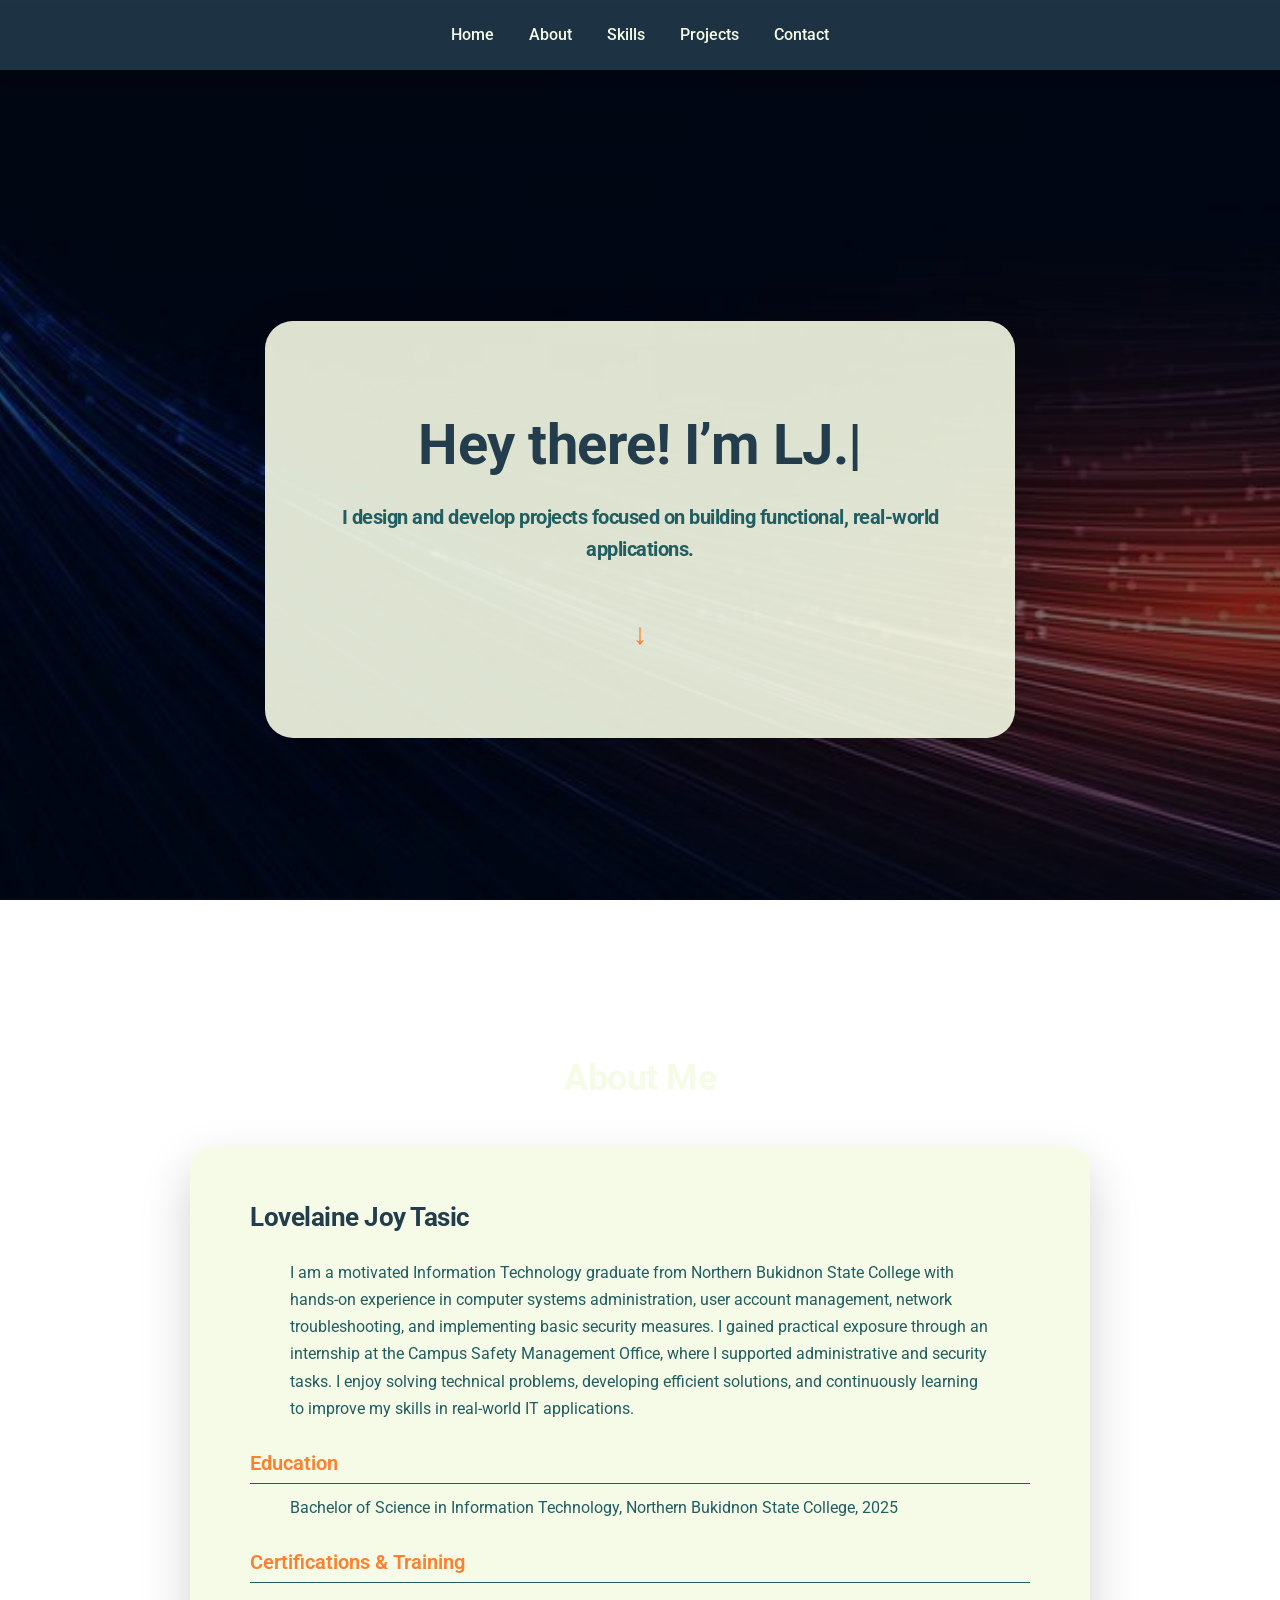
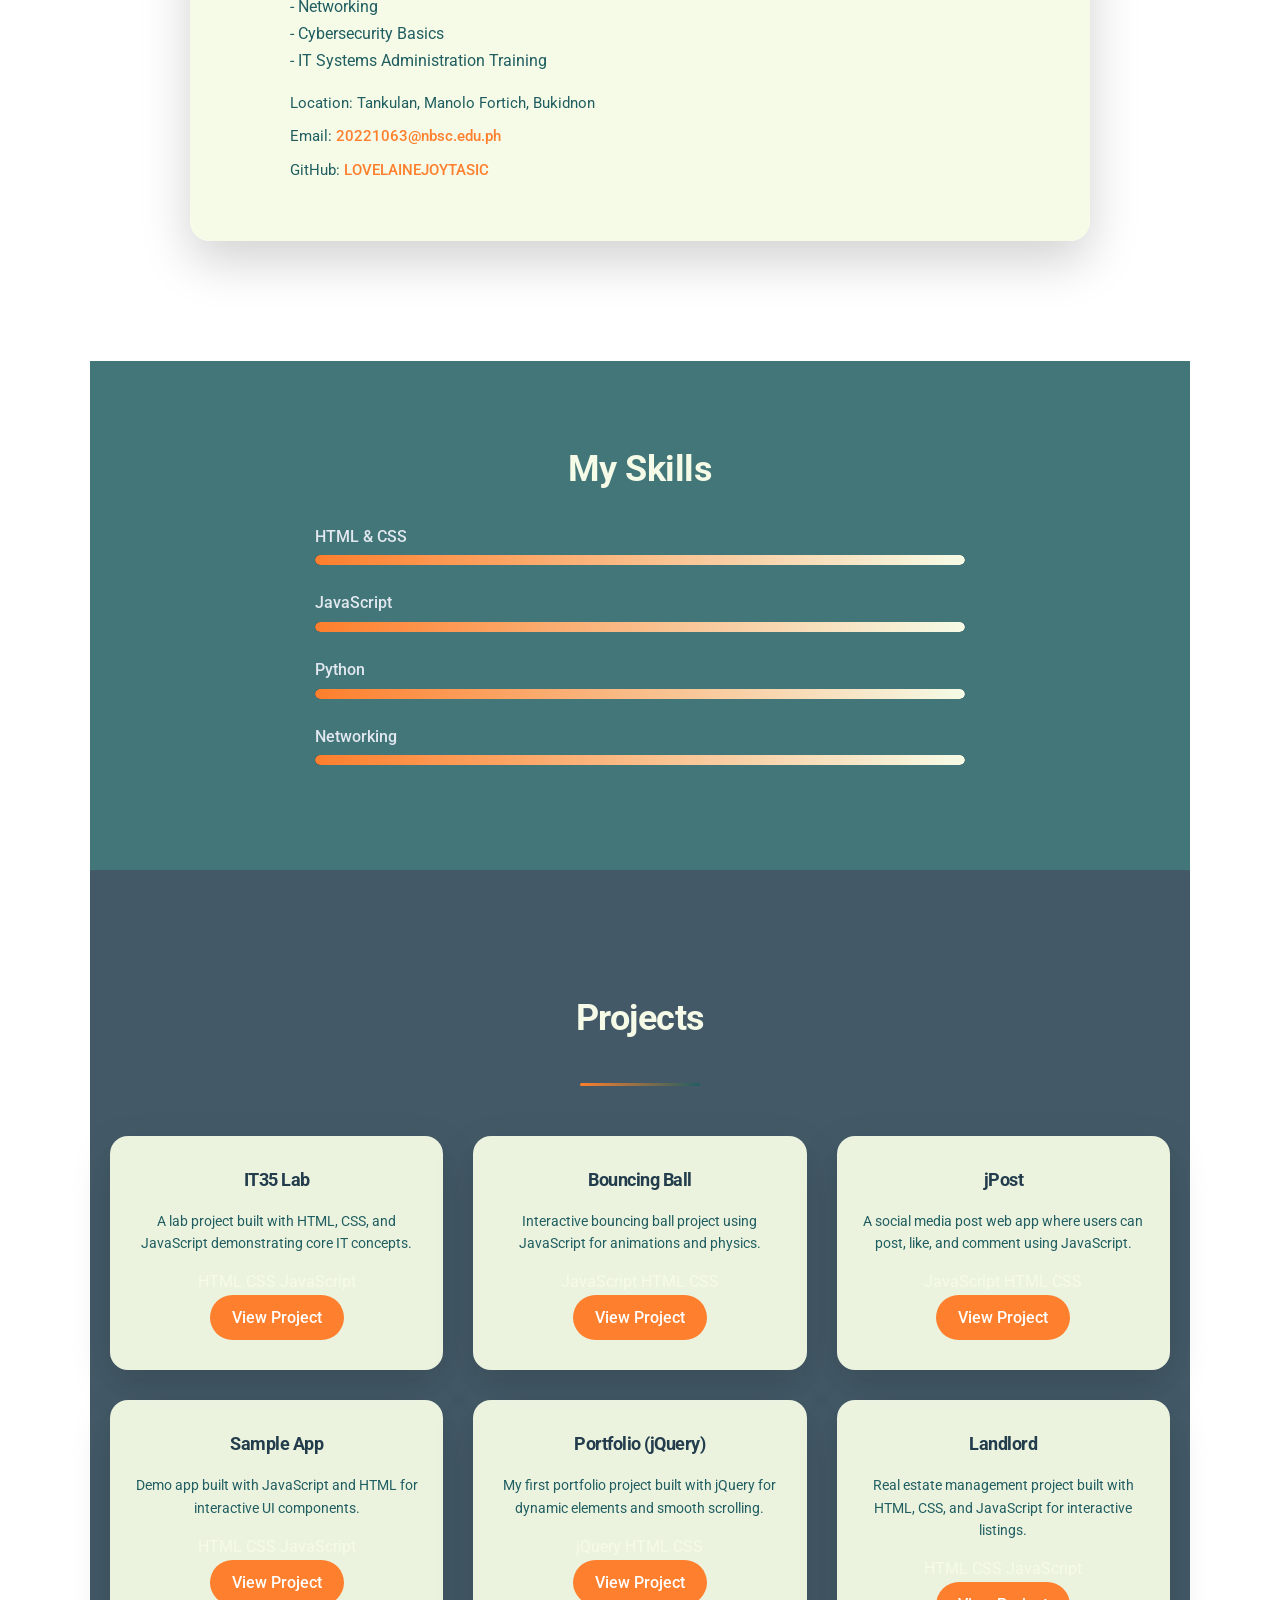
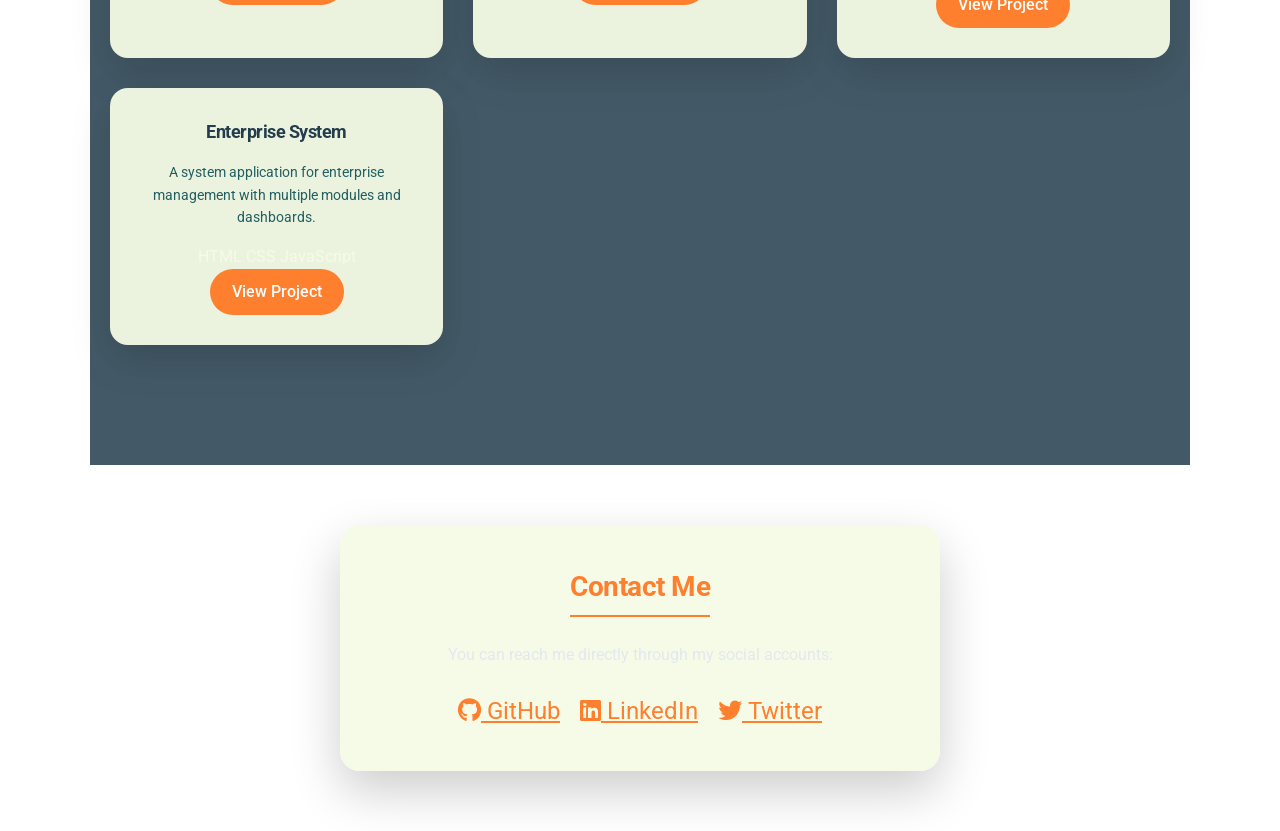
==== index.html @ e938225a "added imporvememts" ====
<!DOCTYPE html>
<html lang="en">
<head>
  <meta charset="UTF-8">
  <meta name="viewport" content="width=device-width, initial-scale=1.0">
  <title>My Portfolio</title>

  <link href="https://fonts.googleapis.com/css2?family=Quicksand:wght@500&family=Roboto:wght@300;400;700&display=swap" rel="stylesheet">
  <link rel="stylesheet" href="https://cdnjs.cloudflare.com/ajax/libs/font-awesome/6.4.0/css/all.min.css">
  <link rel="stylesheet" href="style.css">
</head>
<body>

  
  <header>
    <nav class="nav">
      <ul>
        <li><a href="#home">Home</a></li>
        <li><a href="#about">About</a></li>
        <li><a href="#skills">Skills</a></li>
        <li><a href="#projects">Projects</a></li>
        <li><a href="#contact">Contact</a></li>
      </ul>
    </nav>
  </header>

  
  <section id="home">
    <div class="home-hover-box fade-section">
      <h1 id="typing-text">Hey there! I’m LJ.</h1>
      <h5>I design and develop projects focused on building functional, real-world applications.</h5>
      <a href="#about" class="scroll-down">&#8595;</a>
    </div>
  </section>

 <section id="about" class="container fade-section">
  <h2>About Me</h2>
  <div class="person-card rectangular">
    <div class="about-text">
      <h5>Lovelaine Joy Tasic</h5>
      <p>
        I am a motivated Information Technology graduate from Northern Bukidnon State College with hands-on experience in computer systems administration, user account management, network troubleshooting, and implementing basic security measures. I gained practical exposure through an internship at the Campus Safety Management Office, where I supported administrative and security tasks. I enjoy solving technical problems, developing efficient solutions, and continuously learning to improve my skills in real-world IT applications.
      </p>

      <h6>Education</h6>
      <p>
        Bachelor of Science in Information Technology, Northern Bukidnon State College, 2025
      </p>

      <h6>Certifications & Training</h6>
      <p>
        - Networking<br>
        - Cybersecurity Basics<br>
        - IT Systems Administration Training
      </p>

      <div class="info">
        <p>Location: Tankulan, Manolo Fortich, Bukidnon</p>
        <p>Email: <a href="mailto:20221063@nbsc.edu.ph">20221063@nbsc.edu.ph</a></p>
        <p>GitHub: <a href="https://github.com/LOVELAINEJOYTASIC" target="_blank">LOVELAINEJOYTASIC</a></p>
      </div>
    </div>
  </div>
</section>

  <section id="skills" class="container fade-section">
    <h2>My Skills</h2>
    <div class="skill">
      <p>HTML & CSS</p>
      <div class="skill-bar"><div class="skill-fill" style="--width:95%;"></div></div>
    </div>
    <div class="skill">
      <p>JavaScript</p>
      <div class="skill-bar"><div class="skill-fill" style="--width:85%;"></div></div>
    </div>
    <div class="skill">
      <p>Python</p>
      <div class="skill-bar"><div class="skill-fill" style="--width:80%;"></div></div>
    </div>
    <div class="skill">
      <p>Networking</p>
      <div class="skill-bar"><div class="skill-fill" style="--width:90%;"></div></div>
    </div>
  </section>

  
  <section id="projects" class="container fade-section">
    <h2>Projects</h2>
    <div class="section-divider"></div>

    <div class="projects-grid">

      
      <div class="project-card">
        <h3>IT35 Lab</h3>
        <p>A lab project built with HTML, CSS, and JavaScript demonstrating core IT concepts.</p>
        <div class="project-tags">
          <span>HTML</span>
          <span>CSS</span>
          <span>JavaScript</span>
        </div>
        <a href="https://github.com/LOVELAINEJOYTASIC/it35-lab" target="_blank">View Project</a>
      </div>

      
      <div class="project-card">
        <h3>Bouncing Ball</h3>
        <p>Interactive bouncing ball project using JavaScript for animations and physics.</p>
        <div class="project-tags">
          <span>JavaScript</span>
          <span>HTML</span>
          <span>CSS</span>
        </div>
        <a href="https://github.com/LOVELAINEJOYTASIC/Bouncing-Ball-Act" target="_blank">View Project</a>
      </div>

    
      <div class="project-card">
        <h3>jPost</h3>
        <p>A social media post web app where users can post, like, and comment using JavaScript.</p>
        <div class="project-tags">
          <span>JavaScript</span>
          <span>HTML</span>
          <span>CSS</span>
        </div>
        <a href="https://github.com/LOVELAINEJOYTASIC/jpost" target="_blank">View Project</a>
      </div>

   
      <div class="project-card">
        <h3>Sample App</h3>
        <p>Demo app built with JavaScript and HTML for interactive UI components.</p>
        <div class="project-tags">
          <span>HTML</span>
          <span>CSS</span>
          <span>JavaScript</span>
        </div>
        <a href="https://github.com/LOVELAINEJOYTASIC/RAVEN" target="_blank">View Project</a>
      </div>

    
      <div class="project-card">
        <h3>Portfolio (jQuery)</h3>
        <p>My first portfolio project built with jQuery for dynamic elements and smooth scrolling.</p>
        <div class="project-tags">
          <span>jQuery</span>
          <span>HTML</span>
          <span>CSS</span>
        </div>
        <a href="https://github.com/LOVELAINEJOYTASIC/Portfolio" target="_blank">View Project</a>
      </div>

     
      <div class="project-card">
        <h3>Landlord</h3>
        <p>Real estate management project built with HTML, CSS, and JavaScript for interactive listings.</p>
        <div class="project-tags">
          <span>HTML</span>
          <span>CSS</span>
          <span>JavaScript</span>
        </div>
        <a href="https://github.com/LOVELAINEJOYTASIC/Kape" target="_blank">View Project</a>
      </div>

      
      <div class="project-card">
        <h3>Enterprise System</h3>
        <p>A system application for enterprise management with multiple modules and dashboards.</p>
        <div class="project-tags">
          <span>HTML</span>
          <span>CSS</span>
          <span>JavaScript</span>
        </div>
        <a href="https://github.com/LOVELAINEJOYTASIC/IT38A-ENTERPRISE-SYSTEM" target="_blank">View Project</a>
      </div>

    </div>
  </section>

 
  <section id="contact" class="contact fade-section">
    <h2>Contact Me</h2>
    <p>You can reach me directly through my social accounts:</p>
    <div class="social-links">
      <a href="https://github.com/LOVELAINEJOYTASIC" target="_blank"><i class="fab fa-github"></i> GitHub</a>
      <a href="https://www.linkedin.com/in/LOVELAINEJOYTASIC" target="_blank"><i class="fab fa-linkedin"></i> LinkedIn</a>
      <a href="https://twitter.com/LOVELAINEJOYTASIC" target="_blank"><i class="fab fa-twitter"></i> Twitter</a>
      <a href="https://www.facebook.com/LOVELAINEJOYTASI
---- style.css ----
* {
  margin: 0;
  padding: 0;
  box-sizing: border-box;
}


body {
  font-family: 'Roboto', Arial, sans-serif;
  color: #F5FBE6;
  line-height: 1.6;
  scroll-behavior: smooth;
  position: relative;
}

body::before {
  content: "";
  position: fixed;
  top: 0; left: 0;
  width: 100%; height: 100%;
  background-image: url('bg4.jpg'); 
  background-size: cover;
  background-position: center;
  background-repeat: no-repeat;
  filter: brightness(0.5); 
  z-index: -1;
}

.container {
  max-width: 1100px;
  margin: auto;
  padding: 80px 20px;
  text-align: center;
}

a, button, .project-card, .person-card {
  transition: transform 0.25s ease, box-shadow 0.25s ease, background-color 0.25s ease, color 0.25s ease;
}


header {
  background-color: rgba(35,61,77,0.85); 
  position: sticky;
  top: 0;
  z-index: 1000;
  box-shadow: 0 2px 12px rgba(0,0,0,0.3);
}

.nav ul {
  list-style: none;
  display: flex;
  justify-content: center;
  gap: 35px;
  padding: 22px 0;
}

.nav a {
  text-decoration: none;
  color: #F5FBE6;
  font-weight: 500;
  position: relative;
}

.nav a::after {
  content: "";
  position: absolute;
  width: 0;
  height: 2px;
  background-color: #FE7F2D;
  left: 0;
  bottom: -6px;
  transition: width 0.3s ease;
}

.nav a:hover::after {
  width: 100%;
}


#home {
  padding: 140px 20px 120px;
  min-height: 100vh;
  display: flex;
  align-items: center;
  justify-content: center;
  position: relative;
  z-index: 1;
}

.home-hover-box {
  max-width: 750px;
  margin: auto;
  background-color: rgba(245,251,230,0.9); 
  padding: 80px 40px;
  border-radius: 28px;
  box-shadow: 0 25px 60px rgba(0,0,0,0.15);
  text-align: center;
  transition: transform 0.3s ease, box-shadow 0.3s ease;
}

.home-hover-box:hover {
  transform: translateY(-10px) scale(1.02);
  box-shadow: 0 35px 80px rgba(0,0,0,0.25);
}

#typing-text {
  font-size: 56px;
  font-weight: 700;
  margin-bottom: 10px;
  color: #233D4D;
  min-height: 70px;
}

#typing-text::after {
  content: '|';
  animation: blink 0.7s infinite;
}

@keyframes blink {
  0%, 50%, 100% { opacity: 1; }
  25%, 75% { opacity: 0; }
}

.home-hover-box h5 {
  font-size: 20px;
  color: #215E61;
}

.scroll-down {
  display: inline-block;
  margin-top: 45px;
  font-size: 30px;
  color: #FE7F2D;
  text-decoration: none;
  animation: bounce 2s infinite;
}

@keyframes bounce {
  0%, 100% { transform: translateY(0); }
  50% { transform: translateY(-10px); }
}


.person-card.rectangular {
  max-width: 900px;                 
  margin: 40px auto;                
  background-color: rgba(245, 251, 230, 0.95); 
  padding: 50px 60px;               
  border-radius: 20px;              
  box-shadow: 0 20px 50px rgba(0, 0, 0, 0.18);
  text-align: left;
}

.person-card.rectangular h5 {
  font-size: 26px;
  color: #233D4D;                   
  margin-bottom: 20px;
  font-weight: 700;
}

.person-card.rectangular h6 {
  font-size: 20px;
  color: #FE7F2D;                  
  margin-top: 25px;
  margin-bottom: 10px;
  font-weight: 600;
  border-bottom: 1px solid #215E61; 
  padding-bottom: 4px;
}

.person-card.rectangular .about-text p {
  font-size: 16px;
  line-height: 1.7;
  color: #215E61;                   
  margin-bottom: 16px;
}

.person-card.rectangular .info p {
  font-size: 15px;
  margin-bottom: 8px;
  color: #215E61;
}

.person-card.rectangular .info a {
  color: #FE7F2D;                   
  text-decoration: none;
  font-weight: 500;
}

.person-card.rectangular .info a:hover {
  color: #233D4D;                 
}


@media (max-width: 768px) {
  .person-card.rectangular {
    padding: 35px 25px;
    max-width: 100%;
  }

  .person-card.rectangular h5 {
    font-size: 22px;
  }

  .person-card.rectangular h6 {
    font-size: 18px;
  }

  .person-card.rectangular .about-text p {
    font-size: 15px;
  }

  .person-card.rectangular .info p {
    font-size: 14px;
  }
}



#skills {
  background-color: rgba(33,94,97,0.85);
  color: #F5FBE6;
}

.skill {
  max-width: 650px;
  margin: 25px auto;
  text-align: left;
}

.skill p {
  margin-bottom: 6px;
  font-weight: 500;
}

.skill-bar {
  height: 10px;
  background-color: #233D4D;
  border-radius: 8px;
  overflow: hidden;
}

.skill-fill {
  height: 100%;
  background: linear-gradient(90deg, #FE7F2D, #F5FBE6);
  border-radius: 8px;
  transition: width 1s ease;
}


#projects {
  background-color: rgba(35,61,77,0.85);
  padding: 120px 20px;
}

.projects-grid {
  display: grid;
  grid-template-columns: repeat(auto-fit, minmax(250px, 1fr));
  gap: 30px;
  margin-top: 50px;
}

.project-card {
  background-color: rgba(245,251,230,0.95);
  padding: 30px 25px;
  border-radius: 18px;
  box-shadow: 0 15px 40px rgba(0,0,0,0.15);
  text-align: center;
  transition: transform 0.3s ease, box-shadow 0.3s ease;
}

.project-card h3 {
  font-size: 18px;
  color: #233D4D;
  margin-bottom: 15px;
}

.project-card p {
  font-size: 14px;
  color: #215E61;
  margin-bottom: 15px;
}

.project-card a {
  display: inline-block;
  padding: 10px 22px;
  border-radius: 25px;
  background-color: #FE7F2D;
  color: #FFFFFF;
  text-decoration: none;
  font-weight: 500;
  transition: all 0.3s ease;
}

.project-card a:hover {
  background-color: #215E61;
  transform: translateY(-2px);
}

.project-card:hover {
  transform: translateY(-6px);
  box-shadow: 0 30px 70px rgba(0,0,0,0.25);
}



.contact {
  max-width: 600px;
  margin: 60px auto;
  padding: 40px 25px;
  background-color: rgba(245, 251, 230,0.9);
  border-radius: 20px;
  box-shadow: 0 20px 50px rgba(0,0,0,0.2);
  text-align: center;
  color: #233D4D;
}

.contact h2 {
  font-size: 28px;
  color: #FE7F2D;
  margin-bottom: 25px;
  border-bottom: 2px solid #FE7F2D;
  display: inline-block;
  padding-bottom: 5px;
}

.contact .social-links {
  margin-top: 25px;
  display: flex;
  justify-content: center;
  gap: 20px;
}

.contact .social-links a {
  color: #FE7F2D;
  font-size: 24px;
  transition: all 0.3s ease;
}

.contact .social-links a:hover {
  color: #215E61;
  transform: scale(1.2);
}


footer {
  text-align: center;
  padding: 45px 0;
  background-color: rgba(35,61,77,0.85);
}

footer a {
  color: #F5FBE6;
  margin: 0 12px;
  font-size: 20px;
}

footer a:hover { color: #FE7F2D; }


.section-divider {
  width: 120px;
  height: 3px;
  background: linear-gradient(90deg, #FE7F2D, #215E61);
  margin: 35px auto 0;
  border-radius: 10px;
}

.wave-divider {
  position: relative;
  width: 100%;
  overflow: hidden;
  line-height: 0;
}

.wave-divider svg { width: 100%; height: 80px; }
.wave-divider path { fill: #215E61; }


h1, h2, h3, h4, h5 { letter-spacing: -0.5px; }
h2 { font-size: 36px; margin-bottom: 10px; }
h3 { font-size: 22px; }
p { color: #E2E8F0; max-width: 700px; margin: 0 auto 1em; }


section { animation: fadeUp 0.8s ease both; }

@keyframes fadeUp {
  from { opacity: 0; transform: translateY(30px); }
  to { opacity: 1; transform: translateY(0); }
}


@media (max-width: 768px) {
  #typing-text { font-size: 42px; }
  .home-hover-box { padding: 55px 25px; }
  .projects-grid { gap: 20px; }
  .contact { padding: 40px 25px; }
}
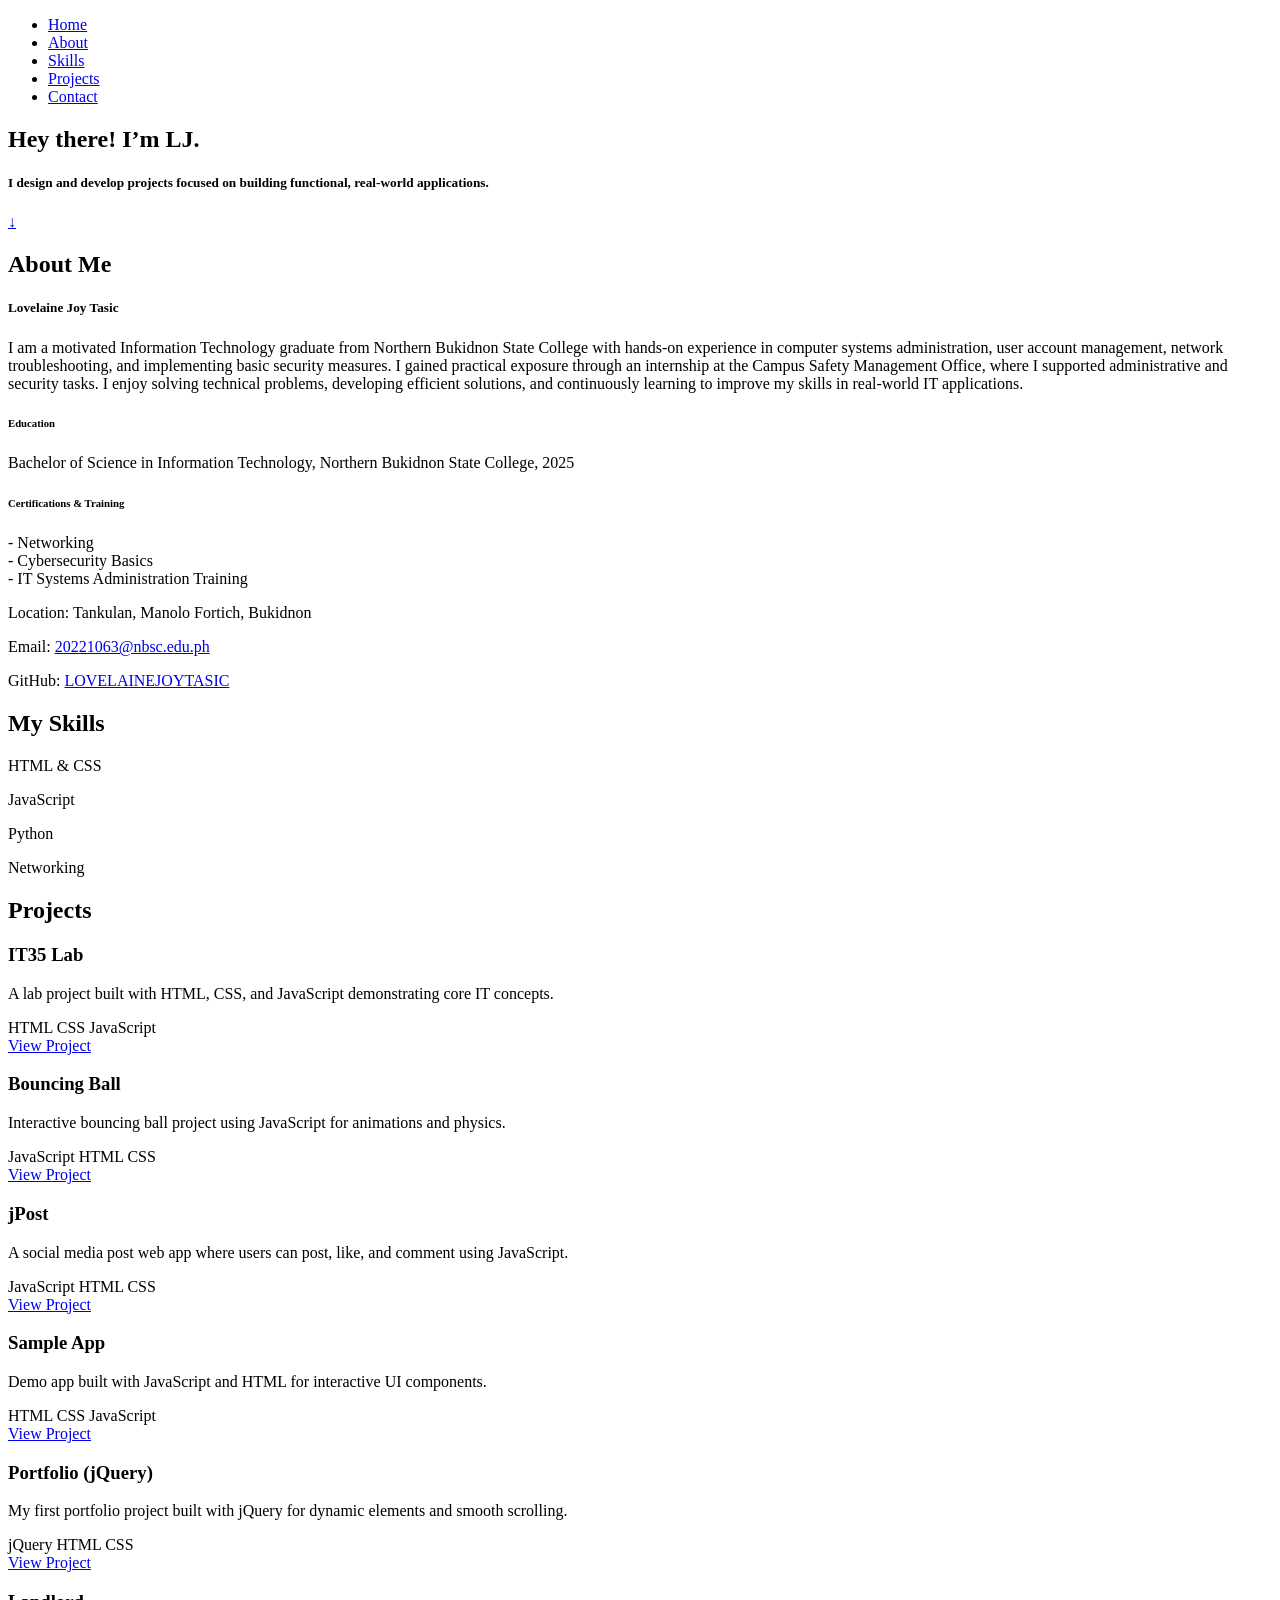
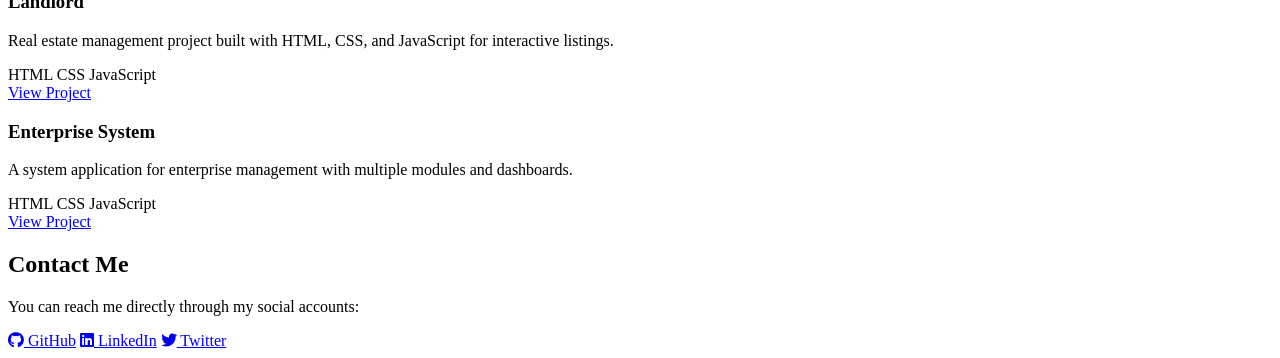
==== commit 498fa8ca: "Rename index.html.html to index.html" ====
(no text change in the page or its own stylesheets)
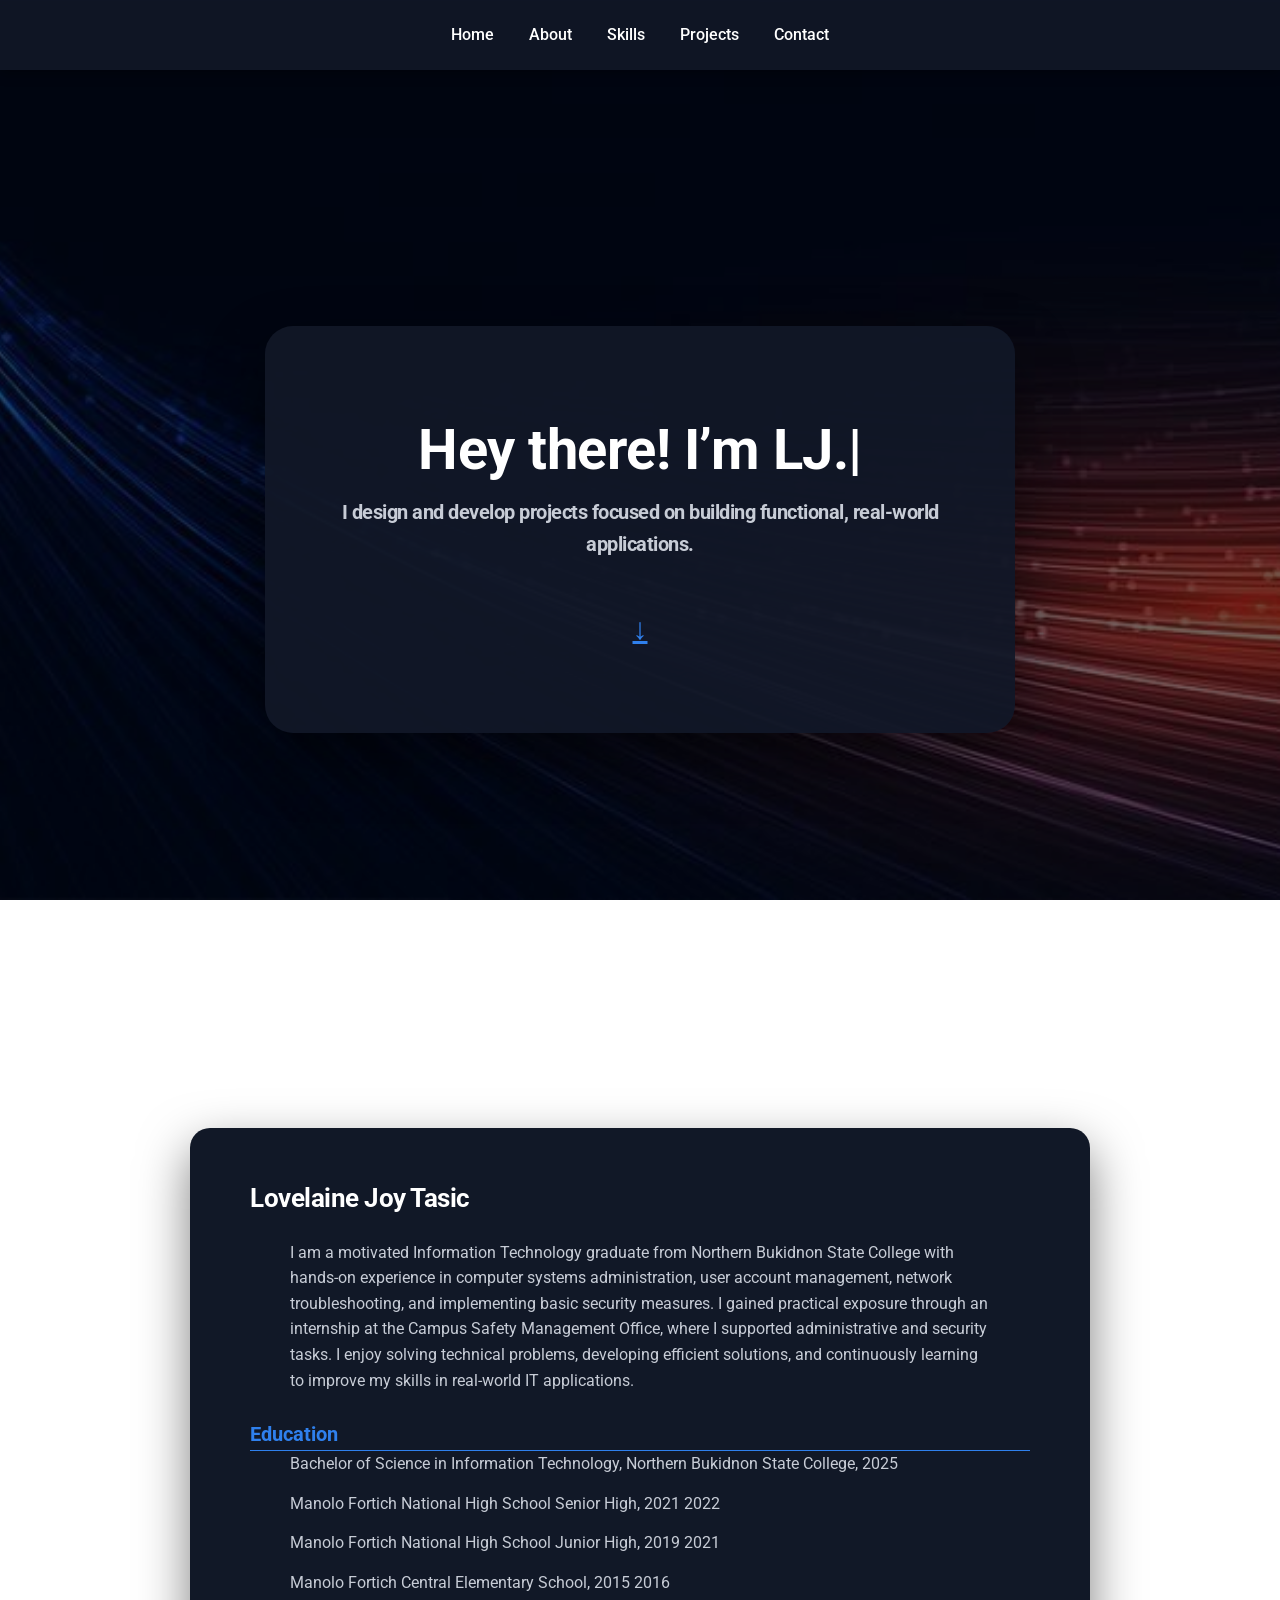
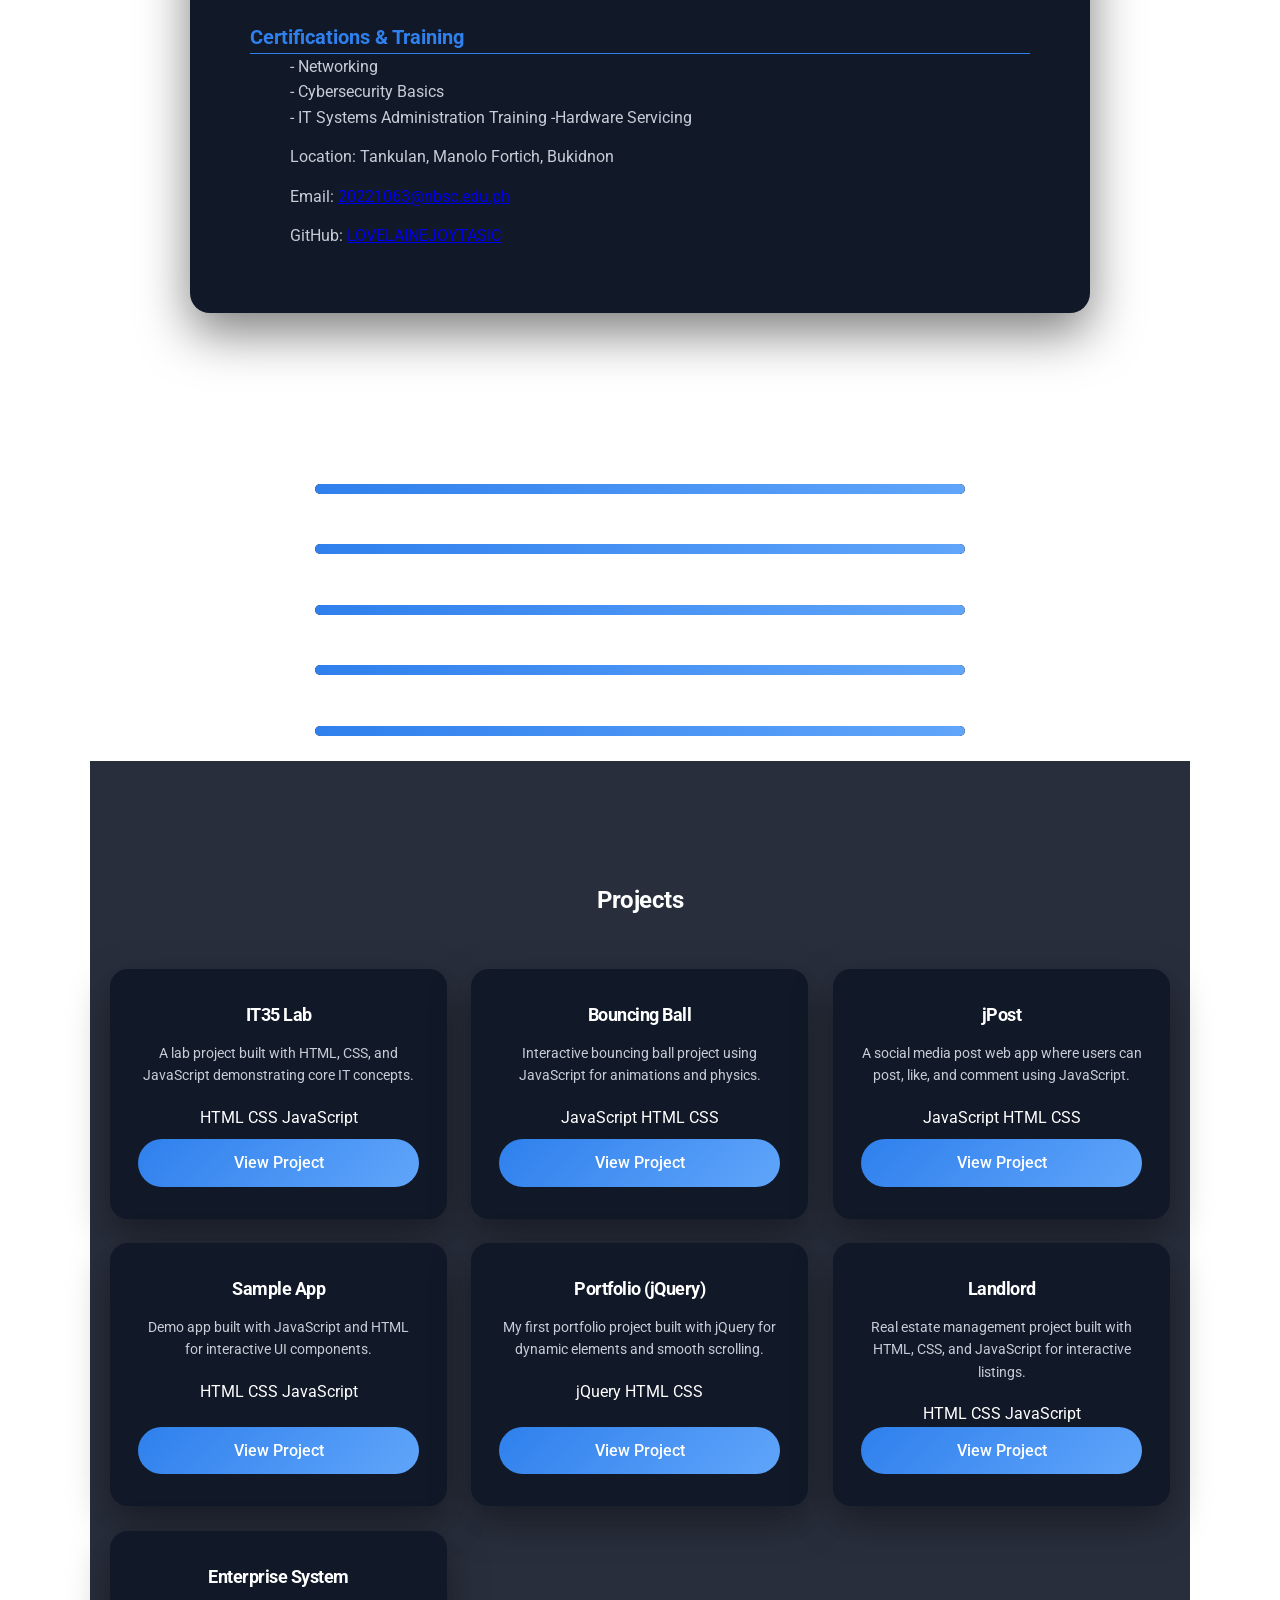
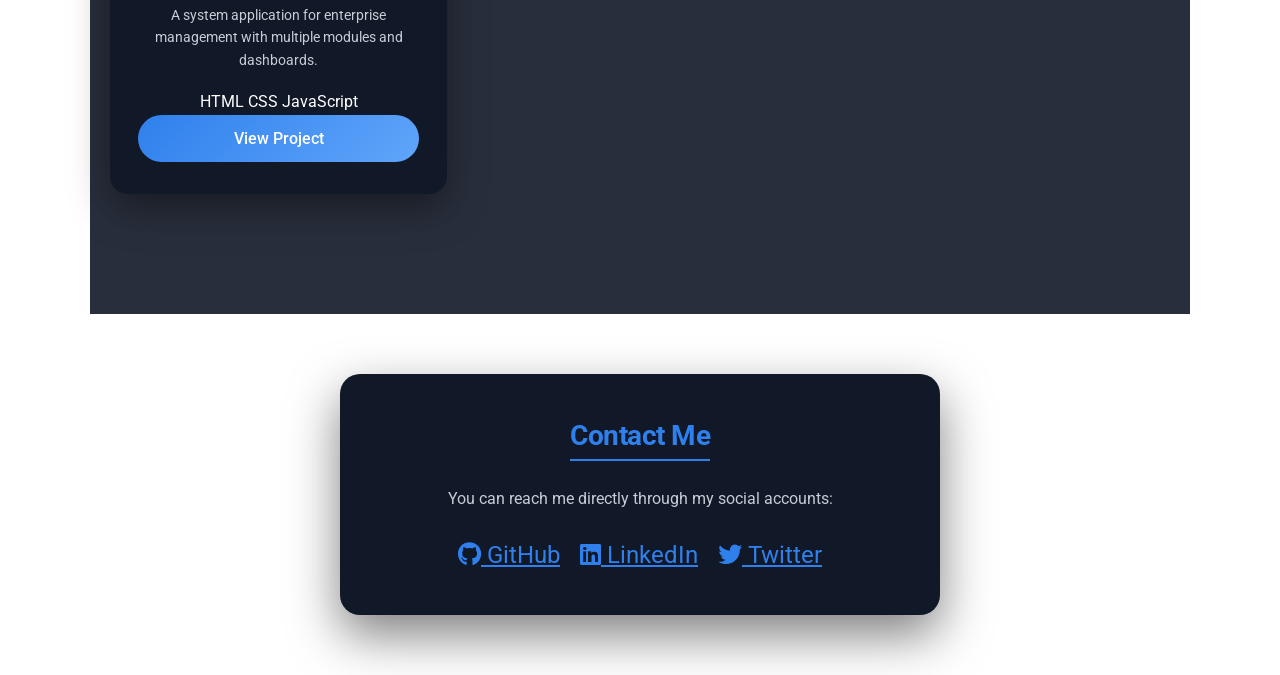
==== commit e7bca8cd: "Initial commit" ====
--- a/index.html
+++ b/index.html
@@ -43,15 +43,17 @@
       </p>
 
       <h6>Education</h6>
-      <p>
-        Bachelor of Science in Information Technology, Northern Bukidnon State College, 2025
-      </p>
+      <p> Bachelor of Science in Information Technology, Northern Bukidnon State College, 2025</p>
+      <p>Manolo Fortich National High School  Senior High, 2021 2022 </p>
+      <p> Manolo Fortich National High School  Junior High, 2019 2021</p>
+      <p> Manolo Fortich Central Elementary School, 2015 2016</p>
 
       <h6>Certifications & Training</h6>
       <p>
         - Networking<br>
         - Cybersecurity Basics<br>
         - IT Systems Administration Training
+        -Hardware Servicing
       </p>
 
       <div class="info">
@@ -63,25 +65,56 @@
   </div>
 </section>
 
-  <section id="skills" class="container fade-section">
-    <h2>My Skills</h2>
-    <div class="skill">
-      <p>HTML & CSS</p>
-      <div class="skill-bar"><div class="skill-fill" style="--width:95%;"></div></div>
-    </div>
-    <div class="skill">
-      <p>JavaScript</p>
-      <div class="skill-bar"><div class="skill-fill" style="--width:85%;"></div></div>
-    </div>
-    <div class="skill">
-      <p>Python</p>
-      <div class="skill-bar"><div class="skill-fill" style="--width:80%;"></div></div>
-    </div>
-    <div class="skill">
-      <p>Networking</p>
-      <div class="skill-bar"><div class="skill-fill" style="--width:90%;"></div></div>
-    </div>
-  </section>
+ <div class="skill-group">
+
+  <div class="skill">
+    <div class="skill-header">
+      <span>HTML & CSS</span>
+      <span class="percent">90%</span>
+    </div>
+    <div class="skill-bar">
+      <div class="skill-fill" style="--level:90%"></div>
+    </div>
+  </div>
+
+  <div class="skill">
+    <div class="skill-header">
+      <span>JavaScript</span>
+      <span class="percent">75%</span>
+    </div>
+    <div class="skill-bar">
+      <div class="skill-fill" style="--level:75%"></div>
+    </div>
+  </div>
+
+  <div class="skill">
+    <div class="skill-header">
+      <span>UI / UX Design</span>
+      <span class="percent">80%</span>
+    </div>
+    <div class="skill-bar">
+      <div class="skill-fill" style="--level:80%"></div>
+    </div>
+  </div>
+  <div class="skill">
+    <div class="skill-header">
+      <span>Hardware</span>
+      <span class="percent">75%</span>
+    </div>
+    <div class="skill-bar">
+      <div class="skill-fill" style="--level:75%"></div>
+    </div>
+      <div class="skill">
+    <div class="skill-header">
+      <span>Networking</span>
+      <span class="percent">90%</span>
+    </div>
+    <div class="skill-bar">
+      <div class="skill-fill" style="--level:90%"></div>
+    </div>
+  </div>
+  </div>
+</div>
 
   
   <section id="projects" class="container fade-section">
--- a/style.css
+++ b/style.css
@@ -0,0 +1,354 @@
+/* ===== RESET ===== */
+* {
+  margin: 0;
+  padding: 0;
+  box-sizing: border-box;
+}
+
+/* ===== BASE ===== */
+body {
+  font-family: 'Roboto', Arial, sans-serif;
+  color: #FFFFFF;
+  line-height: 1.6;
+  scroll-behavior: smooth;
+  position: relative;
+}
+
+body::before {
+  content: "";
+  position: fixed;
+  inset: 0;
+  background-image: url('backgroundphoto.jpg');
+  background-size: cover;
+  background-position: center;
+  background-repeat: no-repeat;
+  filter: brightness(0.45);
+  z-index: -1;
+}
+
+.container {
+  max-width: 1100px;
+  margin: auto;
+  padding: 80px 20px;
+  text-align: center;
+}
+
+a, button, .project-card, .person-card {
+  transition: all 0.25s ease;
+}
+
+/* ===== HEADER & NAV ===== */
+header {
+  background-color: rgba(17, 24, 39, 0.9);
+  position: sticky;
+  top: 0;
+  z-index: 1000;
+  box-shadow: 0 2px 12px rgba(0,0,0,0.4);
+}
+
+.nav ul {
+  list-style: none;
+  display: flex;
+  justify-content: center;
+  gap: 35px;
+  padding: 22px 0;
+}
+
+.nav a {
+  text-decoration: none;
+  color: #FFFFFF;
+  font-weight: 500;
+  position: relative;
+}
+
+.nav a::after {
+  content: "";
+  position: absolute;
+  width: 0;
+  height: 2px;
+  background-color: #2F80ED;
+  left: 0;
+  bottom: -6px;
+  transition: width 0.3s ease;
+}
+
+.nav a:hover::after {
+  width: 100%;
+}
+
+/* ===== HOME ===== */
+#home {
+  padding: 140px 20px 120px;
+  min-height: 100vh;
+  display: flex;
+  align-items: center;
+  justify-content: center;
+}
+
+.home-hover-box {
+  max-width: 750px;
+  background-color: rgba(17, 24, 39, 0.95);
+  padding: 80px 40px;
+  border-radius: 28px;
+  box-shadow: 0 25px 60px rgba(0,0,0,0.45);
+  text-align: center;
+}
+
+.home-hover-box:hover {
+  transform: translateY(-10px) scale(1.02);
+}
+
+#typing-text {
+  font-size: 56px;
+  font-weight: 700;
+  min-height: 70px;
+}
+
+#typing-text::after {
+  content: '|';
+  animation: blink 0.7s infinite;
+}
+
+@keyframes blink {
+  0%, 50%, 100% { opacity: 1; }
+  25%, 75% { opacity: 0; }
+}
+
+.home-hover-box h5 {
+  font-size: 20px;
+  color: #C7CCD6;
+}
+
+.scroll-down {
+  display: inline-block;
+  margin-top: 45px;
+  font-size: 30px;
+  color: #2F80ED;
+  animation: bounce 2s infinite;
+}
+
+@keyframes bounce {
+  50% { transform: translateY(-10px); }
+}
+
+/* ===== ABOUT ===== */
+.person-card.rectangular {
+  max-width: 900px;
+  margin: 40px auto;
+  background-color: #111827;
+  padding: 50px 60px;
+  border-radius: 20px;
+  box-shadow: 0 20px 50px rgba(0,0,0,0.5);
+  text-align: left;
+}
+
+.person-card.rectangular h5 {
+  font-size: 26px;
+  margin-bottom: 20px;
+}
+
+.person-card.rectangular h6 {
+  font-size: 20px;
+  color: #2F80ED;
+  margin-top: 25px;
+  border-bottom: 1px solid #2F80ED;
+}
+
+.person-card.rectangular p {
+  color: #C7CCD6;
+  margin-bottom: 14px;
+}
+
+/* ===== SKILLS ===== */
+#skills {
+  background-color: rgba(17, 24, 39, 0.9);
+}
+
+.skill {
+  max-width: 650px;
+  margin: 25px auto;
+  text-align: left;
+}
+
+.skill p {
+  margin-bottom: 6px;
+}
+
+.skill-bar {
+  height: 10px;
+  background-color: #1F2937;
+  border-radius: 8px;
+  overflow: hidden;
+}
+
+.skill-fill {
+  height: 100%;
+  background: linear-gradient(90deg, #2F80ED, #60A5FA);
+  border-radius: 8px;
+}
+
+/* ===== PROJECTS ===== */
+#projects {
+  background-color: rgba(17, 24, 39, 0.9);
+  padding: 120px 20px;
+}
+
+.projects-grid {
+  display: grid;
+  grid-template-columns: repeat(auto-fit, minmax(260px, 1fr));
+  gap: 30px;
+  align-items: stretch;
+  margin-top: 50px;
+}
+
+.project-card {
+  background-color: #111827;
+  padding: 32px 28px;
+  border-radius: 18px;
+  box-shadow: 0 15px 40px rgba(0,0,0,0.4);
+  text-align: center;
+
+  display: flex;
+  flex-direction: column;
+  justify-content: space-between;
+  min-height: 260px;
+
+  will-change: transform;
+}
+
+.project-card:hover {
+  transform: translateY(-4px) scale(1.015);
+  box-shadow: 0 22px 55px rgba(0,0,0,0.45);
+}
+
+.project-card h3 {
+  font-size: 18px;
+  margin-bottom: 12px;
+}
+
+.project-card p {
+  font-size: 14px;
+  color: #C7CCD6;
+  margin-bottom: 18px;
+}
+
+.project-card a {
+  margin-top: auto;
+  padding: 11px 24px;
+  border-radius: 999px;
+  background: linear-gradient(135deg, #2F80ED, #60A5FA);
+  color: #FFFFFF;
+  text-decoration: none;
+  font-weight: 500;
+
+  transition:
+    transform 0.25s ease,
+    box-shadow 0.25s ease,
+    filter 0.25s ease;
+}
+
+.project-card a:hover {
+  transform: translateY(-1px);
+  box-shadow: 0 12px 28px rgba(47,128,237,0.45);
+  filter: brightness(1.05);
+}
+
+.project-card a:active {
+  transform: translateY(0);
+  box-shadow: 0 6px 14px rgba(47,128,237,0.35);
+}
+
+/* ===== CONTACT ===== */
+.contact {
+  max-width: 600px;
+  margin: 60px auto;
+  padding: 40px 25px;
+  background-color: #111827;
+  border-radius: 20px;
+  box-shadow: 0 20px 50px rgba(0,0,0,0.5);
+  text-align: center;
+}
+
+.contact h2 {
+  font-size: 28px;
+  color: #2F80ED;
+  margin-bottom: 25px;
+  border-bottom: 2px solid #2F80ED;
+  display: inline-block;
+}
+
+.contact p {
+  color: #C7CCD6;
+}
+
+.contact .social-links {
+  margin-top: 25px;
+  display: flex;
+  justify-content: center;
+  gap: 20px;
+}
+
+.contact .social-links a {
+  color: #2F80ED;
+  font-size: 24px;
+}
+
+.contact .social-links a:hover {
+  color: #FF4D4D;
+  transform: scale(1.2);
+}
+
+/* ===== FOOTER ===== */
+footer {
+  text-align: center;
+  padding: 45px 0;
+  background-color: rgba(17, 24, 39, 0.9);
+}
+
+footer a {
+  color: #C7CCD6;
+  margin: 0 12px;
+  font-size: 20px;
+}
+
+footer a:hover {
+  color: #2F80ED;
+}
+
+/* ===== GLOBAL ===== */
+h1, h2, h3, h4, h5 {
+  letter-spacing: -0.5px;
+}
+
+p {
+  max-width: 700px;
+  margin: 0 auto 1em;
+}
+
+section {
+  animation: fadeUp 0.8s ease both;
+}
+
+@keyframes fadeUp {
+  from { opacity: 0; transform: translateY(30px); }
+  to { opacity: 1; transform: translateY(0); }
+}
+
+/* ===== DESKTOP GRID TIGHTENING ===== */
+@media (min-width: 1024px) {
+  .projects-grid {
+    grid-template-columns: repeat(3, 1fr);
+    gap: 24px;
+  }
+
+  .project-card {
+    min-height: 250px;
+  }
+}
+
+/* ===== RESPONSIVE ===== */
+@media (max-width: 768px) {
+  #typing-text { font-size: 42px; }
+  .home-hover-box { padding: 55px 25px; }
+  .project-card { min-height: auto; }
+}
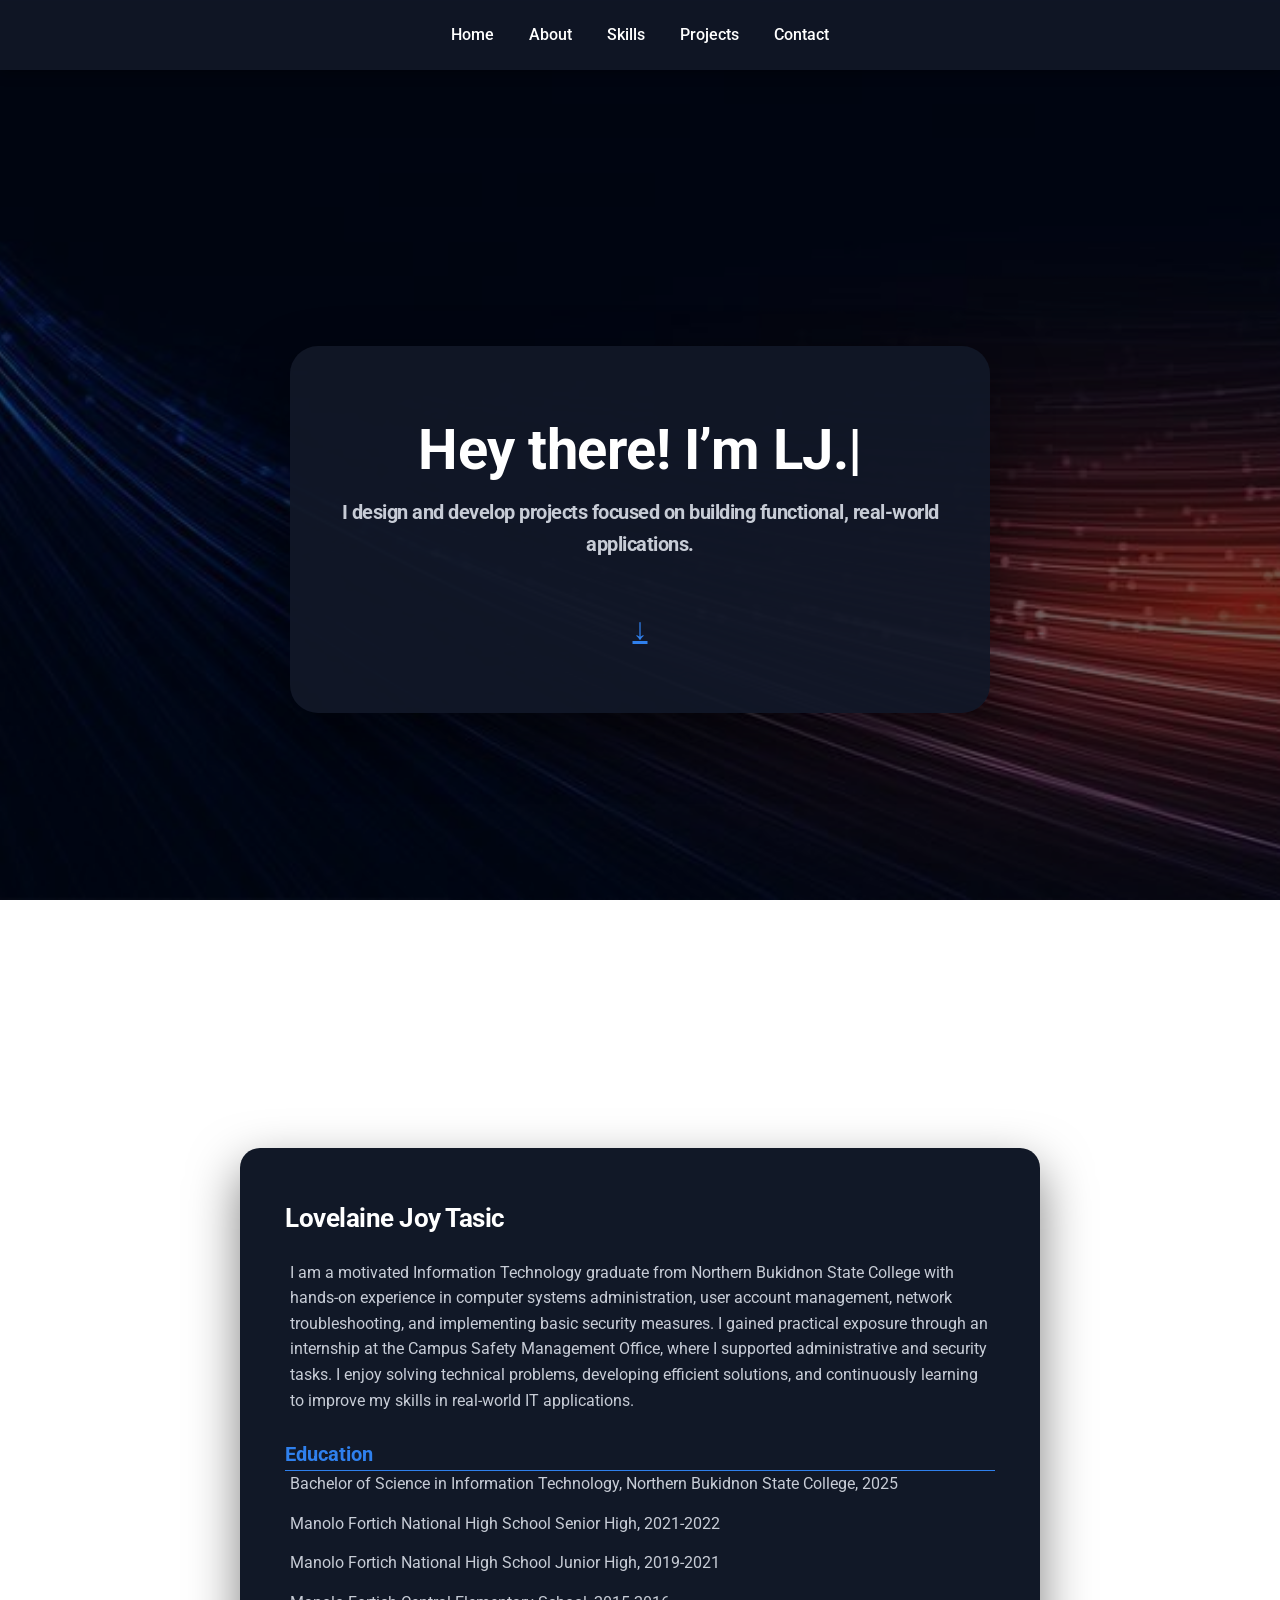
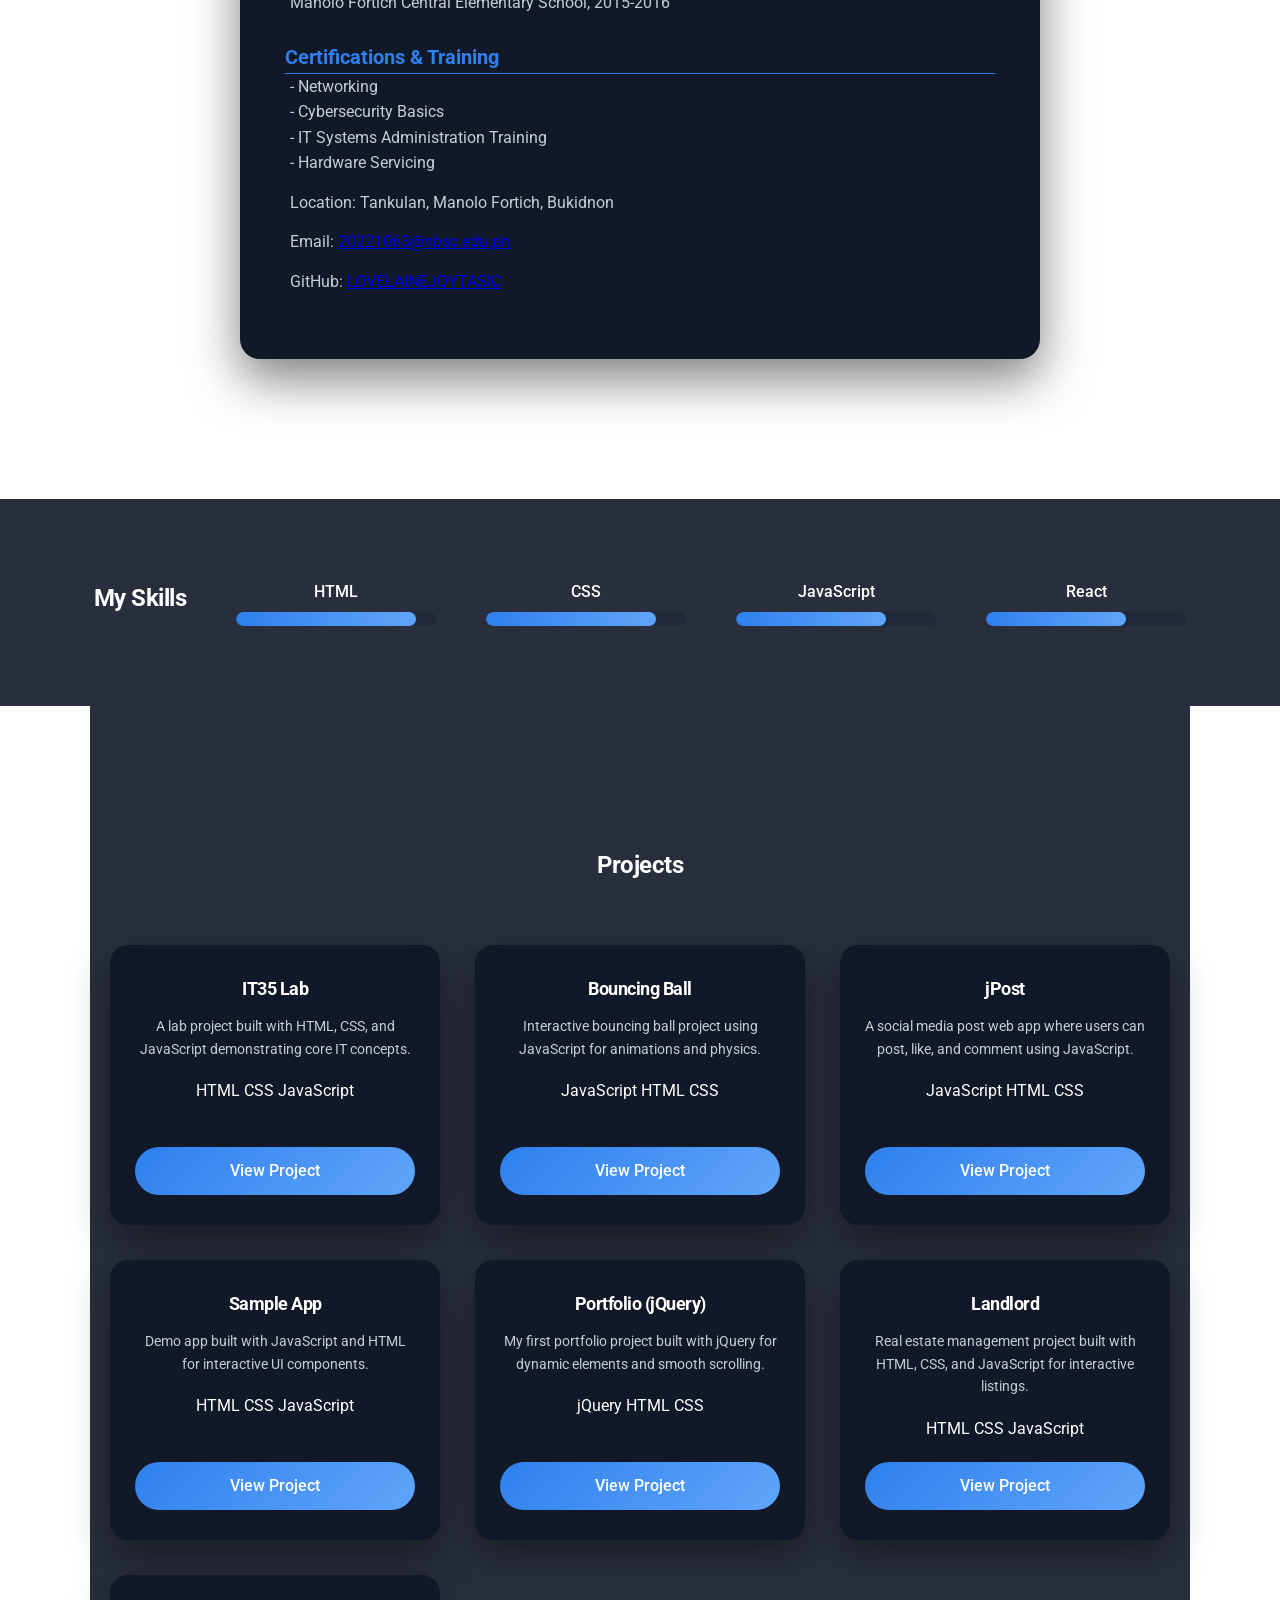
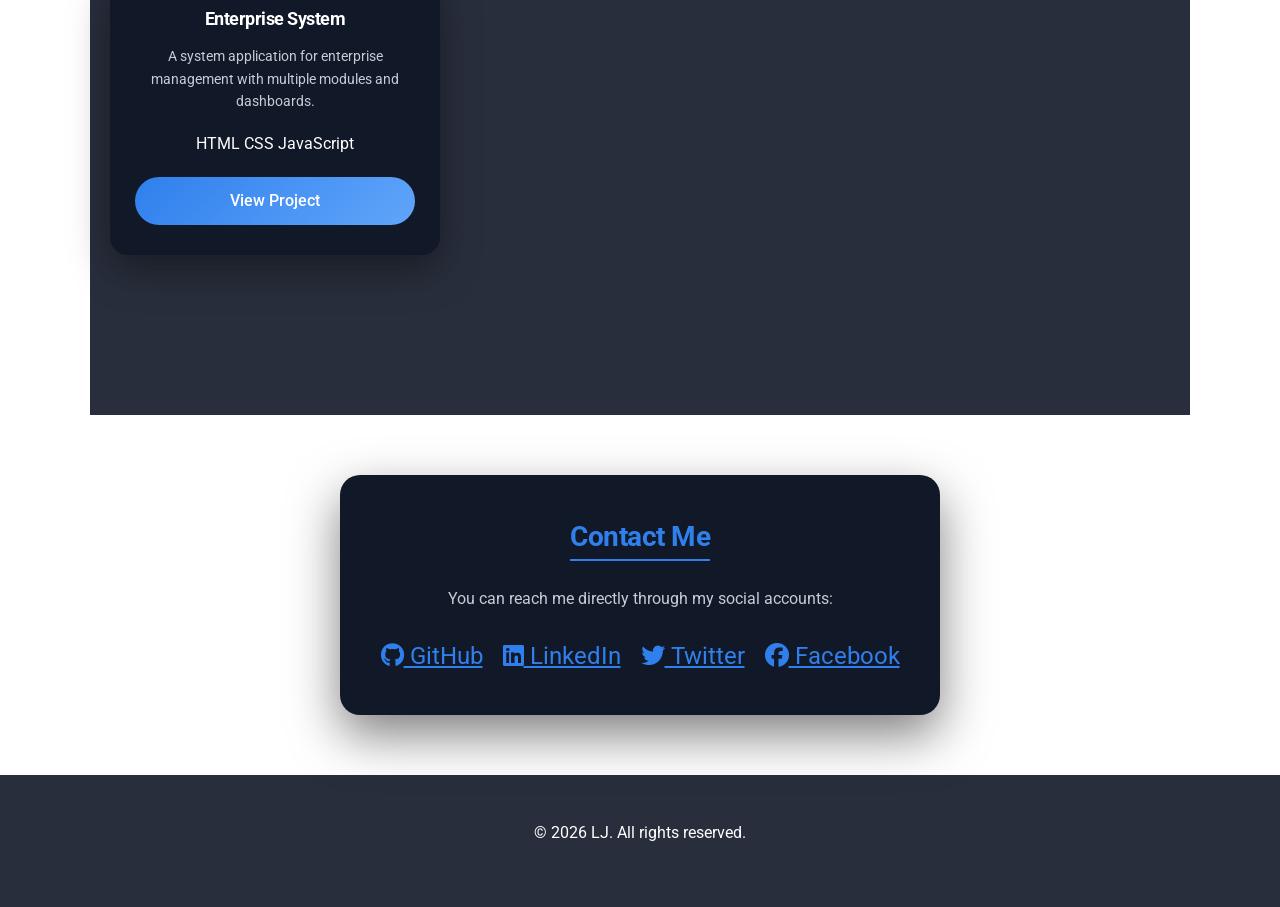
==== commit a067b432: "resolve buttons issue and update card styling" ====
--- a/index.html
+++ b/index.html
@@ -11,7 +11,6 @@
 </head>
 <body>
 
-  
   <header>
     <nav class="nav">
       <ul>
@@ -24,7 +23,6 @@
     </nav>
   </header>
 
-  
   <section id="home">
     <div class="home-hover-box fade-section">
       <h1 id="typing-text">Hey there! I’m LJ.</h1>
@@ -33,97 +31,75 @@
     </div>
   </section>
 
- <section id="about" class="container fade-section">
-  <h2>About Me</h2>
-  <div class="person-card rectangular">
-    <div class="about-text">
-      <h5>Lovelaine Joy Tasic</h5>
-      <p>
-        I am a motivated Information Technology graduate from Northern Bukidnon State College with hands-on experience in computer systems administration, user account management, network troubleshooting, and implementing basic security measures. I gained practical exposure through an internship at the Campus Safety Management Office, where I supported administrative and security tasks. I enjoy solving technical problems, developing efficient solutions, and continuously learning to improve my skills in real-world IT applications.
-      </p>
-
-      <h6>Education</h6>
-      <p> Bachelor of Science in Information Technology, Northern Bukidnon State College, 2025</p>
-      <p>Manolo Fortich National High School  Senior High, 2021 2022 </p>
-      <p> Manolo Fortich National High School  Junior High, 2019 2021</p>
-      <p> Manolo Fortich Central Elementary School, 2015 2016</p>
-
-      <h6>Certifications & Training</h6>
-      <p>
-        - Networking<br>
-        - Cybersecurity Basics<br>
-        - IT Systems Administration Training
-        -Hardware Servicing
-      </p>
-
-      <div class="info">
-        <p>Location: Tankulan, Manolo Fortich, Bukidnon</p>
-        <p>Email: <a href="mailto:20221063@nbsc.edu.ph">20221063@nbsc.edu.ph</a></p>
-        <p>GitHub: <a href="https://github.com/LOVELAINEJOYTASIC" target="_blank">LOVELAINEJOYTASIC</a></p>
-      </div>
-    </div>
-  </div>
-</section>
-
- <div class="skill-group">
-
-  <div class="skill">
-    <div class="skill-header">
-      <span>HTML & CSS</span>
-      <span class="percent">90%</span>
-    </div>
-    <div class="skill-bar">
-      <div class="skill-fill" style="--level:90%"></div>
-    </div>
-  </div>
-
-  <div class="skill">
-    <div class="skill-header">
-      <span>JavaScript</span>
-      <span class="percent">75%</span>
-    </div>
-    <div class="skill-bar">
-      <div class="skill-fill" style="--level:75%"></div>
-    </div>
-  </div>
-
-  <div class="skill">
-    <div class="skill-header">
-      <span>UI / UX Design</span>
-      <span class="percent">80%</span>
-    </div>
-    <div class="skill-bar">
-      <div class="skill-fill" style="--level:80%"></div>
-    </div>
-  </div>
-  <div class="skill">
-    <div class="skill-header">
-      <span>Hardware</span>
-      <span class="percent">75%</span>
-    </div>
-    <div class="skill-bar">
-      <div class="skill-fill" style="--level:75%"></div>
-    </div>
-      <div class="skill">
-    <div class="skill-header">
-      <span>Networking</span>
-      <span class="percent">90%</span>
-    </div>
-    <div class="skill-bar">
-      <div class="skill-fill" style="--level:90%"></div>
-    </div>
-  </div>
-  </div>
-</div>
-
-  
+  <section id="about" class="container fade-section">
+    <h2>About Me</h2>
+    <div class="person-card rectangular">
+      <div class="about-text">
+        <h5>Lovelaine Joy Tasic</h5>
+        <p>
+          I am a motivated Information Technology graduate from Northern Bukidnon State College with hands-on experience in computer systems administration, user account management, network troubleshooting, and implementing basic security measures. I gained practical exposure through an internship at the Campus Safety Management Office, where I supported administrative and security tasks. I enjoy solving technical problems, developing efficient solutions, and continuously learning to improve my skills in real-world IT applications.
+        </p>
+
+        <h6>Education</h6>
+        <p>Bachelor of Science in Information Technology, Northern Bukidnon State College, 2025</p>
+        <p>Manolo Fortich National High School Senior High, 2021-2022</p>
+        <p>Manolo Fortich National High School Junior High, 2019-2021</p>
+        <p>Manolo Fortich Central Elementary School, 2015-2016</p>
+
+        <h6>Certifications & Training</h6>
+        <p>
+          - Networking<br>
+          - Cybersecurity Basics<br>
+          - IT Systems Administration Training<br>
+          - Hardware Servicing
+        </p>
+
+        <div class="info">
+          <p>Location: Tankulan, Manolo Fortich, Bukidnon</p>
+          <p>Email: <a href="mailto:20221063@nbsc.edu.ph">20221063@nbsc.edu.ph</a></p>
+          <p>GitHub: <a href="https://github.com/LOVELAINEJOYTASIC" target="_blank">LOVELAINEJOYTASIC</a></p>
+        </div>
+      </div>
+    </div>
+  </section>
+
+  <section id="skills">
+    <h2>My Skills</h2>
+    <div class="skill">
+      <span class="skill-label">HTML</span>
+      <div class="skill-bar">
+        <div class="skill-fill" data-width="90%"></div>
+      </div>
+    </div>
+
+    <div class="skill">
+      <span class="skill-label">CSS</span>
+      <div class="skill-bar">
+        <div class="skill-fill" data-width="85%"></div>
+      </div>
+    </div>
+
+    <div class="skill">
+      <span class="skill-label">JavaScript</span>
+      <div class="skill-bar">
+        <div class="skill-fill" data-width="75%"></div>
+      </div>
+    </div>
+
+    <div class="skill">
+      <span class="skill-label">React</span>
+      <div class="skill-bar">
+        <div class="skill-fill" data-width="70%"></div>
+      </div>
+    </div>
+  </section>
+
   <section id="projects" class="container fade-section">
     <h2>Projects</h2>
     <div class="section-divider"></div>
 
     <div class="projects-grid">
 
-      
       <div class="project-card">
         <h3>IT35 Lab</h3>
         <p>A lab project built with HTML, CSS, and JavaScript demonstrating core IT concepts.</p>
@@ -135,7 +111,6 @@
         <a href="https://github.com/LOVELAINEJOYTASIC/it35-lab" target="_blank">View Project</a>
       </div>
 
-      
       <div class="project-card">
         <h3>Bouncing Ball</h3>
         <p>Interactive bouncing ball project using JavaScript for animations and physics.</p>
@@ -147,7 +122,6 @@
         <a href="https://github.com/LOVELAINEJOYTASIC/Bouncing-Ball-Act" target="_blank">View Project</a>
       </div>
 
-    
       <div class="project-card">
         <h3>jPost</h3>
         <p>A social media post web app where users can post, like, and comment using JavaScript.</p>
@@ -159,7 +133,6 @@
         <a href="https://github.com/LOVELAINEJOYTASIC/jpost" target="_blank">View Project</a>
       </div>
 
-   
       <div class="project-card">
         <h3>Sample App</h3>
         <p>Demo app built with JavaScript and HTML for interactive UI components.</p>
@@ -171,7 +144,6 @@
         <a href="https://github.com/LOVELAINEJOYTASIC/RAVEN" target="_blank">View Project</a>
       </div>
 
-    
       <div class="project-card">
         <h3>Portfolio (jQuery)</h3>
         <p>My first portfolio project built with jQuery for dynamic elements and smooth scrolling.</p>
@@ -183,7 +155,6 @@
         <a href="https://github.com/LOVELAINEJOYTASIC/Portfolio" target="_blank">View Project</a>
       </div>
 
-     
       <div class="project-card">
         <h3>Landlord</h3>
         <p>Real estate management project built with HTML, CSS, and JavaScript for interactive listings.</p>
@@ -195,7 +166,6 @@
         <a href="https://github.com/LOVELAINEJOYTASIC/Kape" target="_blank">View Project</a>
       </div>
 
-      
       <div class="project-card">
         <h3>Enterprise System</h3>
         <p>A system application for enterprise management with multiple modules and dashboards.</p>
@@ -210,7 +180,6 @@
     </div>
   </section>
 
- 
   <section id="contact" class="contact fade-section">
     <h2>Contact Me</h2>
     <p>You can reach me directly through my social accounts:</p>
@@ -218,4 +187,29 @@
       <a href="https://github.com/LOVELAINEJOYTASIC" target="_blank"><i class="fab fa-github"></i> GitHub</a>
       <a href="https://www.linkedin.com/in/LOVELAINEJOYTASIC" target="_blank"><i class="fab fa-linkedin"></i> LinkedIn</a>
       <a href="https://twitter.com/LOVELAINEJOYTASIC" target="_blank"><i class="fab fa-twitter"></i> Twitter</a>
-      <a href="https://www.facebook.com/LOVELAINEJOYTASI
+      <a href="https://www.facebook.com/LOVELAINEJOYTASIC" target="_blank"><i class="fab fa-facebook"></i> Facebook</a>
+    </div>
+  </section>
+
+  <footer>
+    <p>&copy; 2026 LJ. All rights reserved.</p>
+  </footer>
+
+  <script>
+    // Animate skill bars on scroll
+    const skills = document.querySelectorAll('.skill-fill');
+    function animateSkills() {
+      const triggerBottom = window.innerHeight * 0.85;
+      skills.forEach(skill => {
+        const skillTop = skill.getBoundingClientRect().top;
+        if(skillTop < triggerBottom) {
+          skill.style.width = skill.getAttribute('data-width');
+        }
+      });
+    }
+    window.addEventListener('scroll', animateSkills);
+    window.addEventListener('load', animateSkills);
+  </script>
+
+</body>
+</html>
--- a/style.css
+++ b/style.css
@@ -1,11 +1,9 @@
-/* ===== RESET ===== */
 * {
   margin: 0;
   padding: 0;
   box-sizing: border-box;
 }
 
-/* ===== BASE ===== */
 body {
   font-family: 'Roboto', Arial, sans-serif;
   color: #FFFFFF;
@@ -37,7 +35,7 @@
   transition: all 0.25s ease;
 }
 
-/* ===== HEADER & NAV ===== */
+
 header {
   background-color: rgba(17, 24, 39, 0.9);
   position: sticky;
@@ -76,7 +74,7 @@
   width: 100%;
 }
 
-/* ===== HOME ===== */
+
 #home {
   padding: 140px 20px 120px;
   min-height: 100vh;
@@ -86,9 +84,9 @@
 }
 
 .home-hover-box {
-  max-width: 750px;
+  max-width: 700px;
   background-color: rgba(17, 24, 39, 0.95);
-  padding: 80px 40px;
+  padding: 60px 35px;
   border-radius: 28px;
   box-shadow: 0 25px 60px rgba(0,0,0,0.45);
   text-align: center;
@@ -131,12 +129,12 @@
   50% { transform: translateY(-10px); }
 }
 
-/* ===== ABOUT ===== */
+
 .person-card.rectangular {
-  max-width: 900px;
-  margin: 40px auto;
+  max-width: 800px;
+  margin: 60px auto; 
   background-color: #111827;
-  padding: 50px 60px;
+  padding: 50px 45px; 
   border-radius: 20px;
   box-shadow: 0 20px 50px rgba(0,0,0,0.5);
   text-align: left;
@@ -159,61 +157,72 @@
   margin-bottom: 14px;
 }
 
-/* ===== SKILLS ===== */
+
 #skills {
   background-color: rgba(17, 24, 39, 0.9);
+  padding: 80px 20px; 
+  display: flex;
+  flex-wrap: wrap;
+  justify-content: center;
+  gap: 50px; 
 }
 
 .skill {
-  max-width: 650px;
-  margin: 25px auto;
-  text-align: left;
-}
-
-.skill p {
-  margin-bottom: 6px;
+  width: 200px;
+  text-align: center;
+}
+
+.skill-label {
+  display: block;
+  margin-bottom: 8px;
+  font-size: 16px;
+  font-weight: 500;
+  color: #FFFFFF;
 }
 
 .skill-bar {
-  height: 10px;
+  height: 14px;
   background-color: #1F2937;
   border-radius: 8px;
   overflow: hidden;
+  position: relative;
 }
 
 .skill-fill {
   height: 100%;
+  width: 0;
   background: linear-gradient(90deg, #2F80ED, #60A5FA);
   border-radius: 8px;
-}
-
-/* ===== PROJECTS ===== */
+  transition: width 1s ease-in-out;
+}
+
+.skill:hover .skill-fill {
+  filter: brightness(1.2);
+}
+
+
 #projects {
   background-color: rgba(17, 24, 39, 0.9);
-  padding: 120px 20px;
+  padding: 140px 20px 160px; 
 }
 
 .projects-grid {
   display: grid;
-  grid-template-columns: repeat(auto-fit, minmax(260px, 1fr));
-  gap: 30px;
-  align-items: stretch;
-  margin-top: 50px;
+  grid-template-columns: repeat(auto-fit, minmax(280px, 1fr));
+  gap: 35px;
+  margin-top: 60px; 
 }
 
 .project-card {
   background-color: #111827;
-  padding: 32px 28px;
+  padding: 30px 25px;
   border-radius: 18px;
   box-shadow: 0 15px 40px rgba(0,0,0,0.4);
   text-align: center;
-
   display: flex;
   flex-direction: column;
   justify-content: space-between;
-  min-height: 260px;
-
-  will-change: transform;
+  min-height: 280px;
 }
 
 .project-card:hover {
@@ -240,11 +249,7 @@
   color: #FFFFFF;
   text-decoration: none;
   font-weight: 500;
-
-  transition:
-    transform 0.25s ease,
-    box-shadow 0.25s ease,
-    filter 0.25s ease;
+  transition: transform 0.25s ease, box-shadow 0.25s ease, filter 0.25s ease;
 }
 
 .project-card a:hover {
@@ -258,7 +263,7 @@
   box-shadow: 0 6px 14px rgba(47,128,237,0.35);
 }
 
-/* ===== CONTACT ===== */
+
 .contact {
   max-width: 600px;
   margin: 60px auto;
@@ -298,7 +303,7 @@
   transform: scale(1.2);
 }
 
-/* ===== FOOTER ===== */
+
 footer {
   text-align: center;
   padding: 45px 0;
@@ -315,7 +320,7 @@
   color: #2F80ED;
 }
 
-/* ===== GLOBAL ===== */
+
 h1, h2, h3, h4, h5 {
   letter-spacing: -0.5px;
 }
@@ -325,6 +330,7 @@
   margin: 0 auto 1em;
 }
 
+
 section {
   animation: fadeUp 0.8s ease both;
 }
@@ -334,21 +340,18 @@
   to { opacity: 1; transform: translateY(0); }
 }
 
-/* ===== DESKTOP GRID TIGHTENING ===== */
-@media (min-width: 1024px) {
+
+@media (max-width: 1024px) {
   .projects-grid {
-    grid-template-columns: repeat(3, 1fr);
-    gap: 24px;
+    grid-template-columns: repeat(2, 1fr);
   }
-
-  .project-card {
-    min-height: 250px;
-  }
-}
-
-/* ===== RESPONSIVE ===== */
+}
+
 @media (max-width: 768px) {
   #typing-text { font-size: 42px; }
   .home-hover-box { padding: 55px 25px; }
-  .project-card { min-height: auto; }
-}
+  .person-card.rectangular { padding: 25px 20px; margin: 30px 20px 60px; }
+  #skills { gap: 30px; padding: 50px 10px; }
+  .skill { width: 100%; max-width: 250px; }
+  .projects-grid { grid-template-columns: 1fr; gap: 25px; margin-top: 40px; }
+}
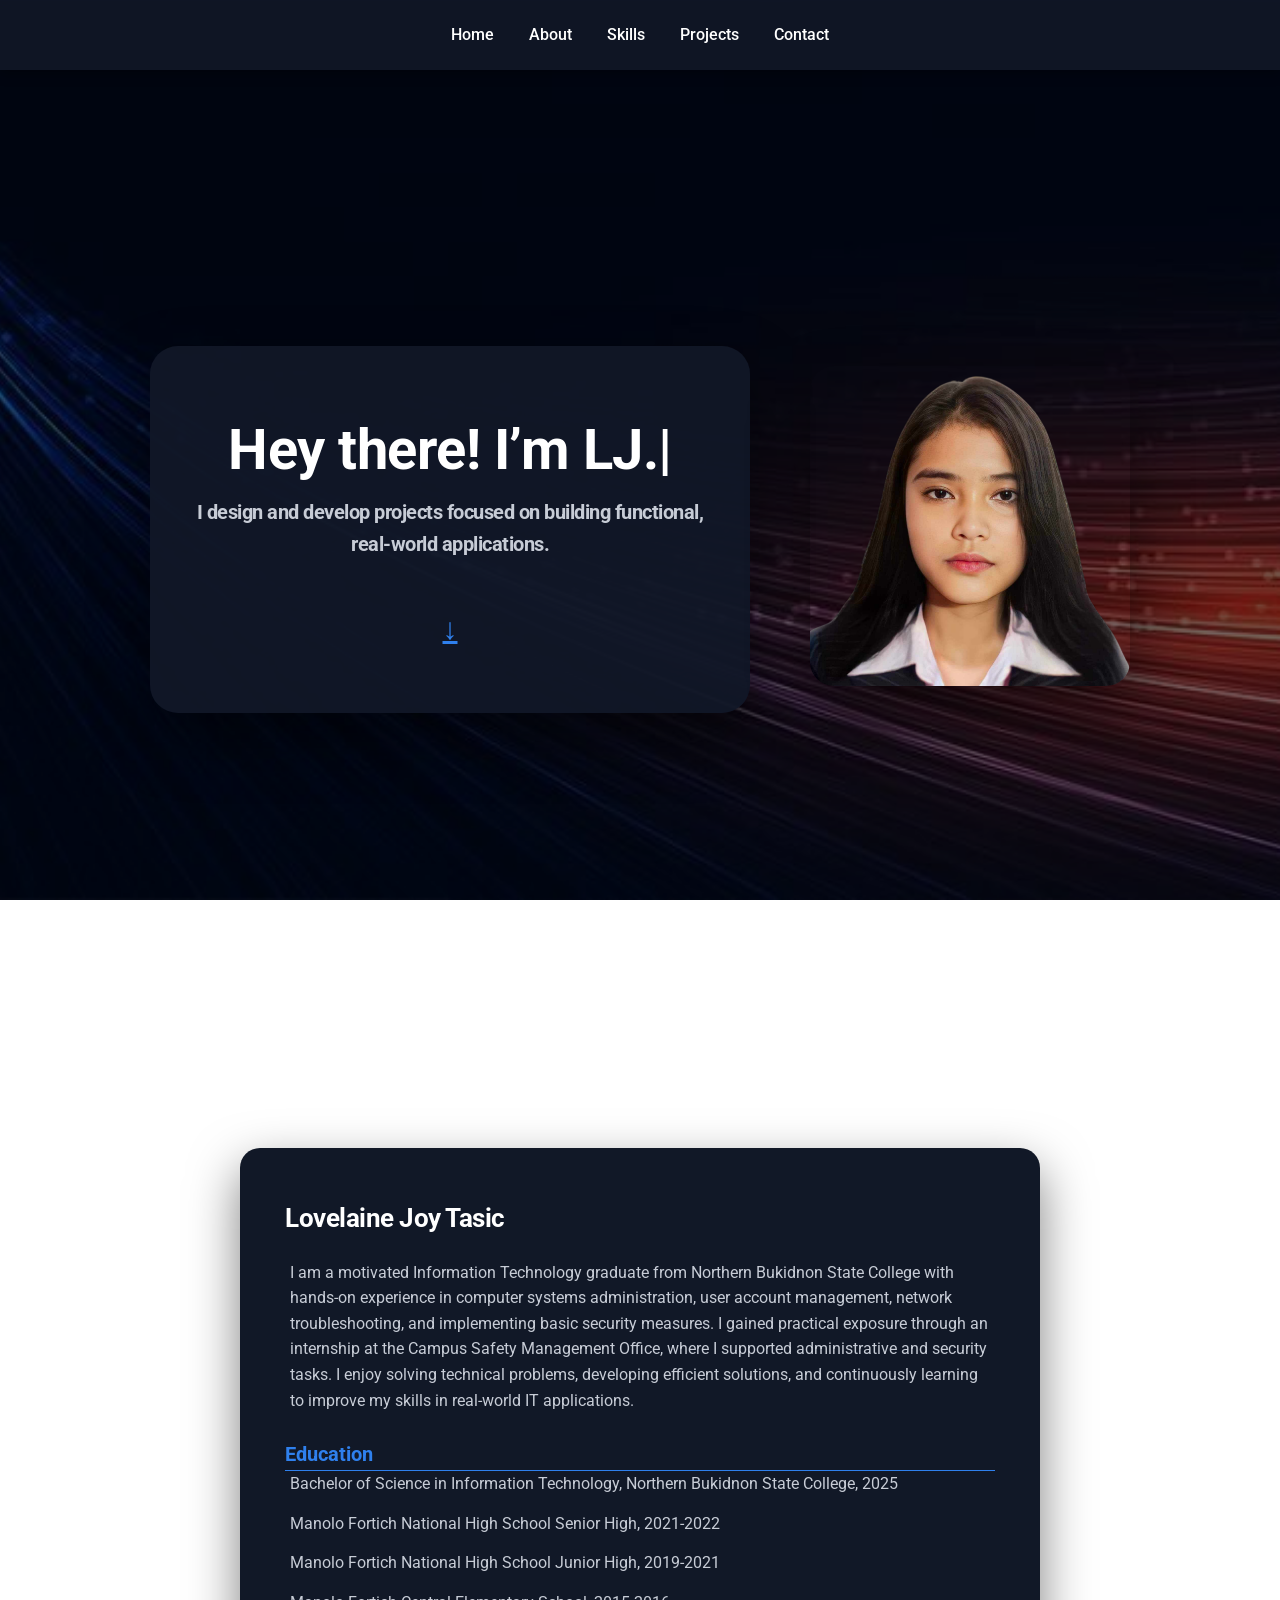
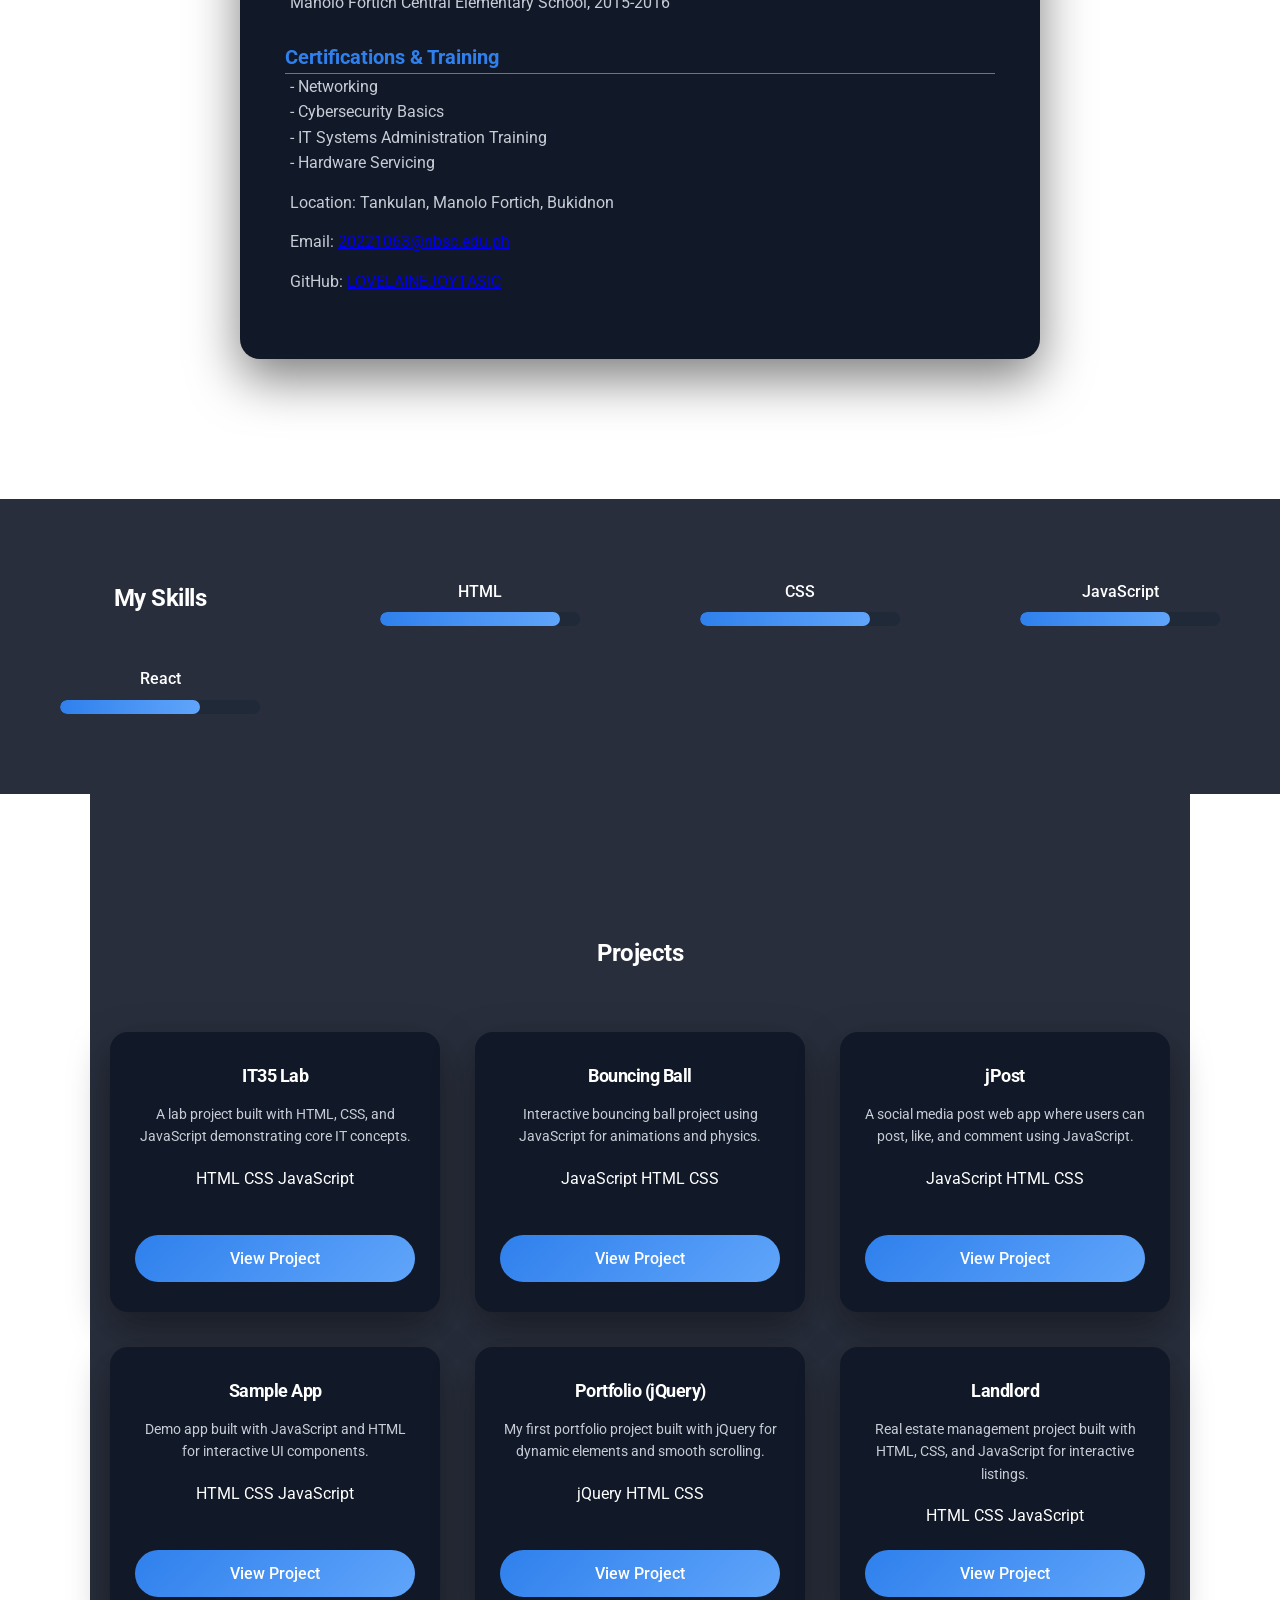
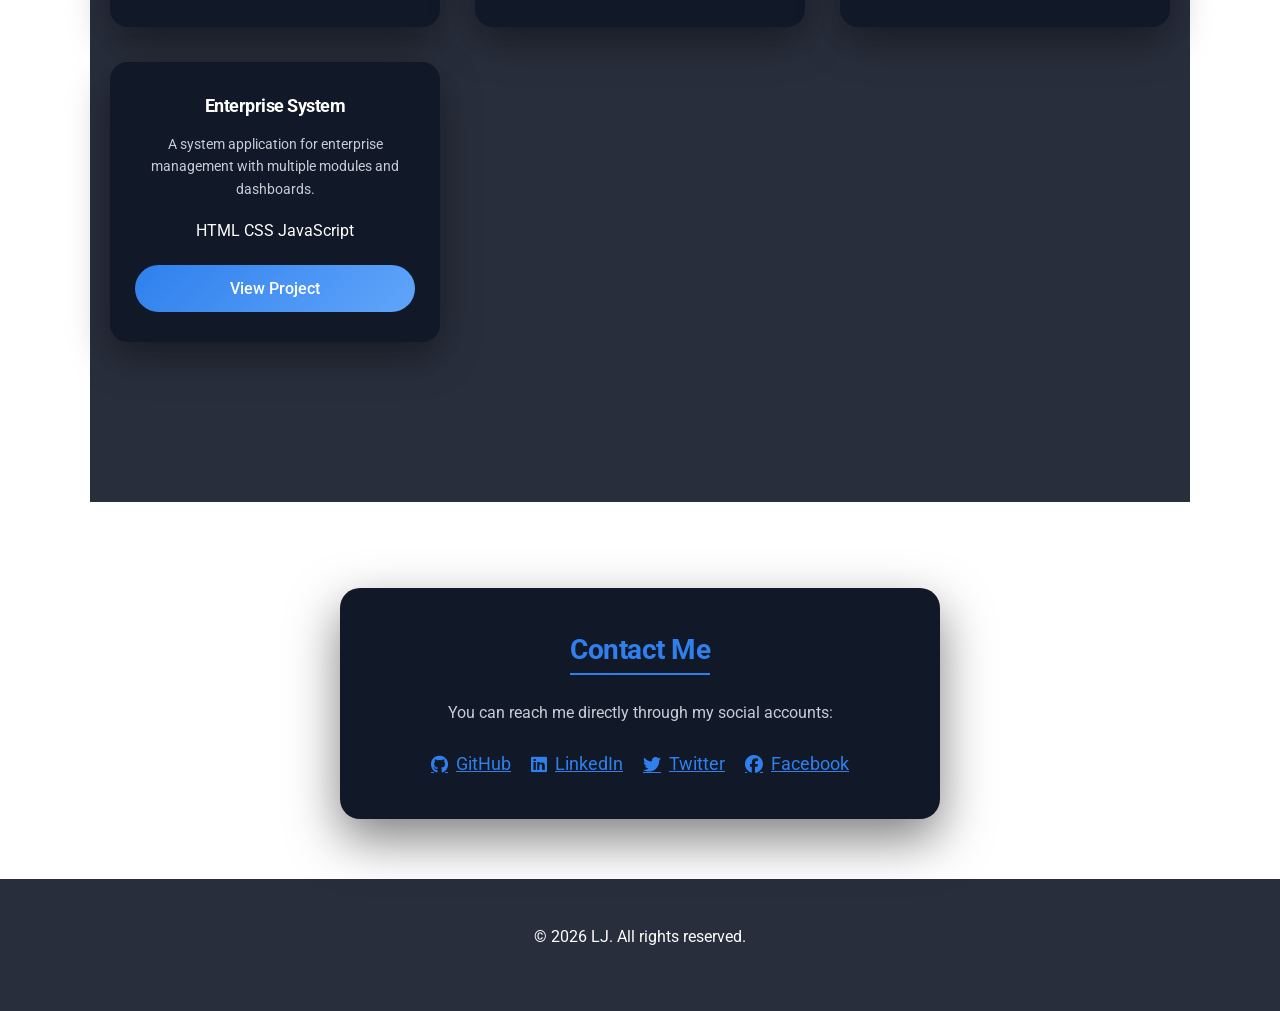
==== commit 87b5f381: "improve portfolio website" ====
--- a/index.html
+++ b/index.html
@@ -23,13 +23,20 @@
     </nav>
   </header>
 
+
   <section id="home">
-    <div class="home-hover-box fade-section">
-      <h1 id="typing-text">Hey there! I’m LJ.</h1>
-      <h5>I design and develop projects focused on building functional, real-world applications.</h5>
-      <a href="#about" class="scroll-down">&#8595;</a>
-    </div>
-  </section>
+    <div class="home-layout fade-section">
+      <div class="home-hover-box">
+        <h1 id="typing-text">Hey there! I’m LJ.</h1>
+        <h5>I design and develop projects focused on building functional, real-world applications.</h5>
+        <a href="#about" class="scroll-down">&#8595;</a>
+      </div>
+      <div class="home-image">
+        <img src="myphoto.png" alt="LJ Photo">
+      </div>
+    </div>
+  </section>
+
 
   <section id="about" class="container fade-section">
     <h2>About Me</h2>
@@ -63,6 +70,7 @@
     </div>
   </section>
 
+  
   <section id="skills">
     <h2>My Skills</h2>
     <div class="skill">
@@ -94,6 +102,7 @@
     </div>
   </section>
 
+ 
   <section id="projects" class="container fade-section">
     <h2>Projects</h2>
     <div class="section-divider"></div>
@@ -180,6 +189,7 @@
     </div>
   </section>
 
+  <
   <section id="contact" class="contact fade-section">
     <h2>Contact Me</h2>
     <p>You can reach me directly through my social accounts:</p>
@@ -196,7 +206,7 @@
   </footer>
 
   <script>
-    // Animate skill bars on scroll
+
     const skills = document.querySelectorAll('.skill-fill');
     function animateSkills() {
       const triggerBottom = window.innerHeight * 0.85;
--- a/style.css
+++ b/style.css
@@ -83,8 +83,17 @@
   justify-content: center;
 }
 
+.home-layout {
+  display: flex;
+  align-items: center;
+  justify-content: center;
+  gap: 60px;
+  max-width: 1100px;
+  flex-wrap: wrap;
+}
+
 .home-hover-box {
-  max-width: 700px;
+  max-width: 600px;
   background-color: rgba(17, 24, 39, 0.95);
   padding: 60px 35px;
   border-radius: 28px;
@@ -99,17 +108,11 @@
 #typing-text {
   font-size: 56px;
   font-weight: 700;
-  min-height: 70px;
 }
 
 #typing-text::after {
   content: '|';
   animation: blink 0.7s infinite;
-}
-
-@keyframes blink {
-  0%, 50%, 100% { opacity: 1; }
-  25%, 75% { opacity: 0; }
 }
 
 .home-hover-box h5 {
@@ -125,8 +128,24 @@
   animation: bounce 2s infinite;
 }
 
+.home-image img {
+  width: 320px;
+  max-width: 100%;
+  border-radius: 24px;
+  box-shadow: 0 25px 60px rgba(0,0,0,0.45);
+}
+
+.home-image img:hover {
+  transform: translateY(-8px) scale(1.03);
+}
+
+@keyframes blink {
+  0%,50%,100% {opacity:1;}
+  25%,75% {opacity:0;}
+}
+
 @keyframes bounce {
-  50% { transform: translateY(-10px); }
+  50% { transform: translateY(-10px);}
 }
 
 
@@ -160,11 +179,11 @@
 
 #skills {
   background-color: rgba(17, 24, 39, 0.9);
-  padding: 80px 20px; 
-  display: flex;
-  flex-wrap: wrap;
-  justify-content: center;
-  gap: 50px; 
+  padding: 80px 20px;
+  display: grid;
+  grid-template-columns: repeat(auto-fit, minmax(220px, 1fr));
+  gap: 40px;
+  justify-items: center;
 }
 
 .skill {
@@ -191,7 +210,7 @@
 .skill-fill {
   height: 100%;
   width: 0;
-  background: linear-gradient(90deg, #2F80ED, #60A5FA);
+  background: linear-gradient(90deg,#2F80ED,#60A5FA);
   border-radius: 8px;
   transition: width 1s ease-in-out;
 }
@@ -203,14 +222,14 @@
 
 #projects {
   background-color: rgba(17, 24, 39, 0.9);
-  padding: 140px 20px 160px; 
+  padding: 140px 20px 160px;
 }
 
 .projects-grid {
   display: grid;
-  grid-template-columns: repeat(auto-fit, minmax(280px, 1fr));
+  grid-template-columns: repeat(auto-fit,minmax(280px,1fr));
   gap: 35px;
-  margin-top: 60px; 
+  margin-top: 60px;
 }
 
 .project-card {
@@ -245,22 +264,22 @@
   margin-top: auto;
   padding: 11px 24px;
   border-radius: 999px;
-  background: linear-gradient(135deg, #2F80ED, #60A5FA);
-  color: #FFFFFF;
-  text-decoration: none;
-  font-weight: 500;
-  transition: transform 0.25s ease, box-shadow 0.25s ease, filter 0.25s ease;
+  background: linear-gradient(135deg,#2F80ED,#60A5FA);
+  color:#FFFFFF;
+  text-decoration:none;
+  font-weight:500;
+  transition: transform 0.25s ease,box-shadow 0.25s ease,filter 0.25s ease;
 }
 
 .project-card a:hover {
   transform: translateY(-1px);
-  box-shadow: 0 12px 28px rgba(47,128,237,0.45);
+  box-shadow:0 12px 28px rgba(47,128,237,0.45);
   filter: brightness(1.05);
 }
 
 .project-card a:active {
   transform: translateY(0);
-  box-shadow: 0 6px 14px rgba(47,128,237,0.35);
+  box-shadow:0 6px 14px rgba(47,128,237,0.35);
 }
 
 
@@ -268,90 +287,78 @@
   max-width: 600px;
   margin: 60px auto;
   padding: 40px 25px;
-  background-color: #111827;
-  border-radius: 20px;
-  box-shadow: 0 20px 50px rgba(0,0,0,0.5);
-  text-align: center;
+  background-color:#111827;
+  border-radius:20px;
+  box-shadow:0 20px 50px rgba(0,0,0,0.5);
+  text-align:center;
 }
 
 .contact h2 {
-  font-size: 28px;
-  color: #2F80ED;
-  margin-bottom: 25px;
-  border-bottom: 2px solid #2F80ED;
-  display: inline-block;
+  font-size:28px;
+  color:#2F80ED;
+  margin-bottom:25px;
+  border-bottom:2px solid #2F80ED;
+  display:inline-block;
 }
 
 .contact p {
-  color: #C7CCD6;
+  color:#C7CCD6;
 }
 
 .contact .social-links {
-  margin-top: 25px;
-  display: flex;
-  justify-content: center;
-  gap: 20px;
+  margin-top:25px;
+  display:flex;
+  justify-content:center;
+  gap:20px;
+  flex-wrap: wrap;
 }
 
 .contact .social-links a {
   color: #2F80ED;
-  font-size: 24px;
+  font-size:18px;
+  display:flex;
+  align-items:center;
+  gap:8px;
 }
 
 .contact .social-links a:hover {
-  color: #FF4D4D;
-  transform: scale(1.2);
+  color:#FF4D4D;
+  transform:scale(1.2);
 }
 
 
 footer {
-  text-align: center;
-  padding: 45px 0;
-  background-color: rgba(17, 24, 39, 0.9);
+  text-align:center;
+  padding:45px 0;
+  background-color: rgba(17,24,39,0.9);
 }
 
 footer a {
-  color: #C7CCD6;
-  margin: 0 12px;
-  font-size: 20px;
+  color:#C7CCD6;
+  margin:0 12px;
+  font-size:20px;
 }
 
 footer a:hover {
-  color: #2F80ED;
-}
-
-
-h1, h2, h3, h4, h5 {
-  letter-spacing: -0.5px;
-}
-
-p {
-  max-width: 700px;
-  margin: 0 auto 1em;
-}
-
-
-section {
-  animation: fadeUp 0.8s ease both;
-}
-
-@keyframes fadeUp {
-  from { opacity: 0; transform: translateY(30px); }
-  to { opacity: 1; transform: translateY(0); }
-}
-
-
-@media (max-width: 1024px) {
-  .projects-grid {
-    grid-template-columns: repeat(2, 1fr);
-  }
-}
-
-@media (max-width: 768px) {
-  #typing-text { font-size: 42px; }
-  .home-hover-box { padding: 55px 25px; }
-  .person-card.rectangular { padding: 25px 20px; margin: 30px 20px 60px; }
-  #skills { gap: 30px; padding: 50px 10px; }
-  .skill { width: 100%; max-width: 250px; }
-  .projects-grid { grid-template-columns: 1fr; gap: 25px; margin-top: 40px; }
-}
+  color:#2F80ED;
+}
+
+
+h1,h2,h3,h4,h5 { letter-spacing: -0.5px; }
+p { max-width:700px; margin:0 auto 1em; }
+
+section { animation: fadeUp 0.8s ease both; }
+@keyframes fadeUp { from{opacity:0; transform:translateY(30px);} to{opacity:1; transform:translateY(0);} }
+
+
+@media(max-width:1024px){.projects-grid{grid-template-columns:repeat(2,1fr);}}
+@media(max-width:768px){
+  #typing-text{font-size:42px;}
+  .home-hover-box{padding:55px 25px;}
+  .home-layout{flex-direction:column; gap:40px;}
+  .home-image img{width:240px;}
+  .person-card.rectangular{padding:25px 20px;margin:30px 20px 60px;}
+  #skills{gap:30px; padding:50px 10px;}
+  .skill{width:100%; max-width:250px;}
+  .projects-grid{grid-template-columns:1fr; gap:25px; margin-top:40px;}
+}
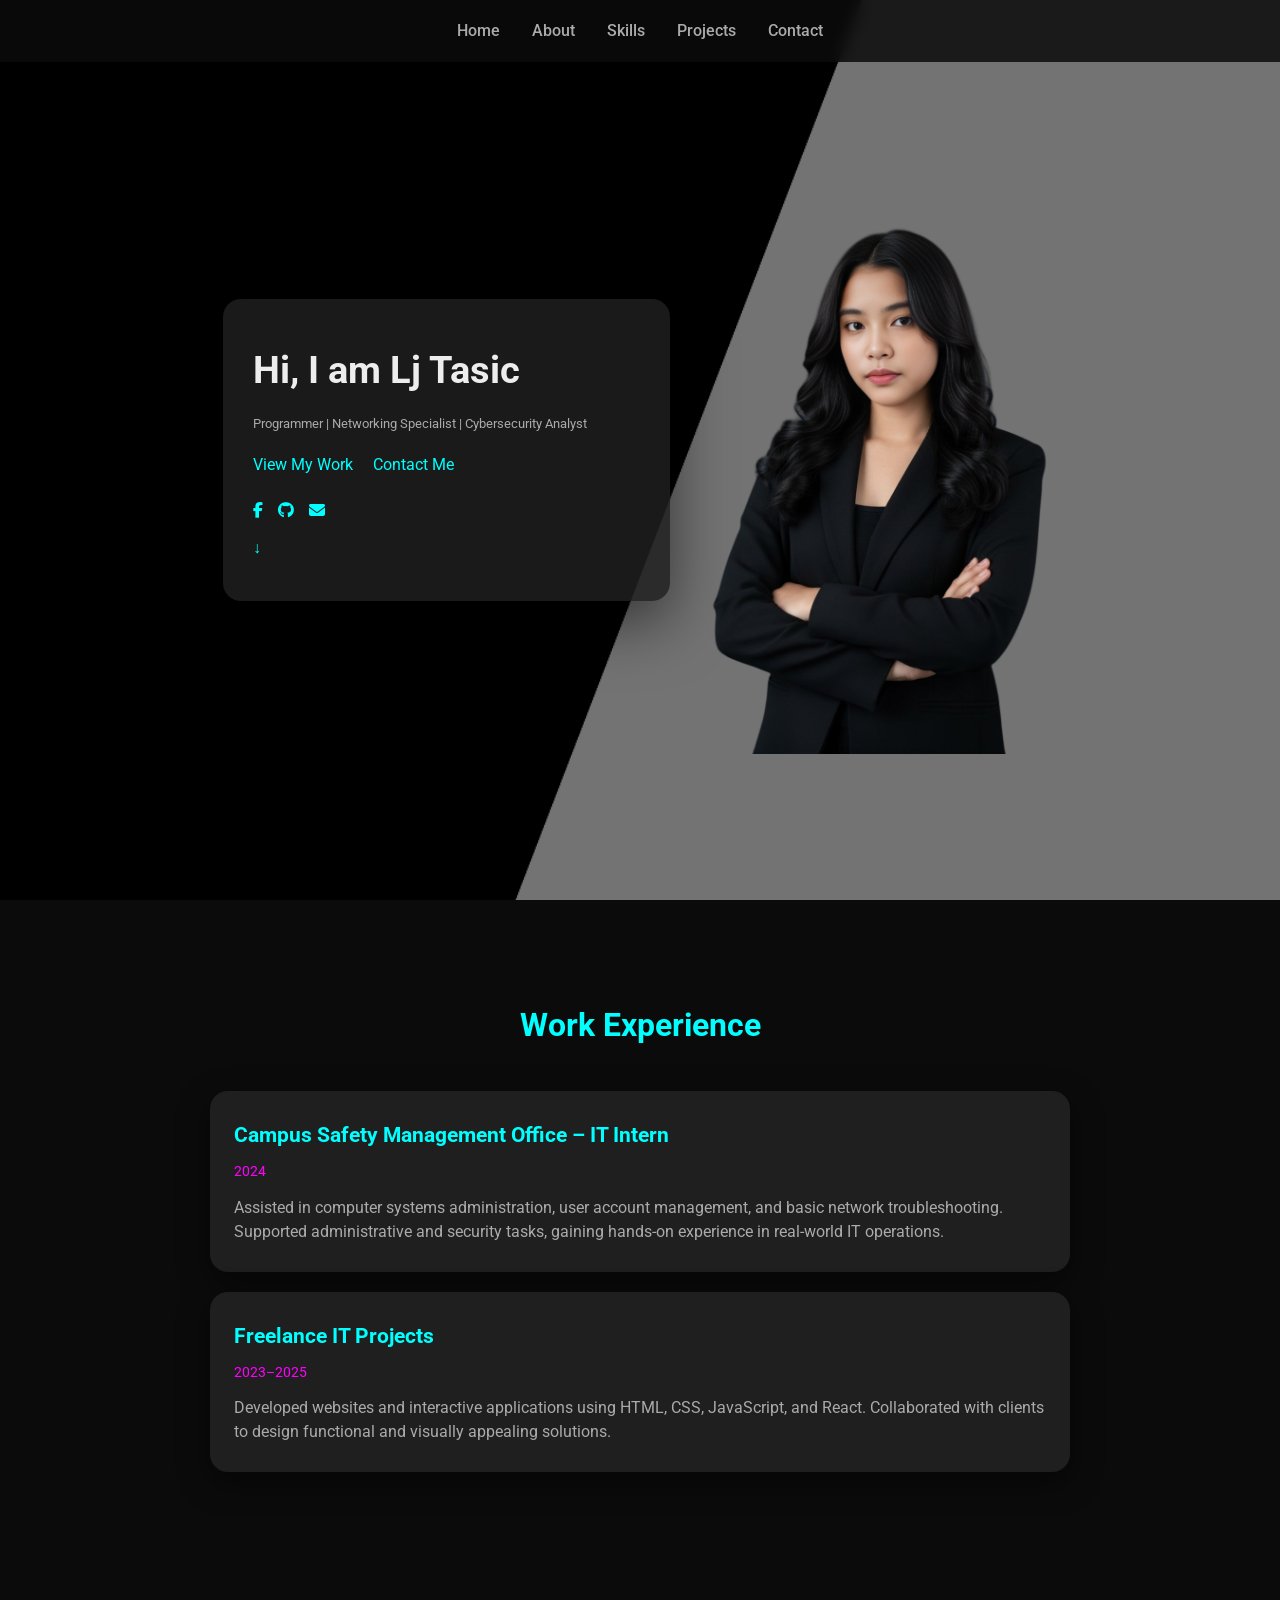
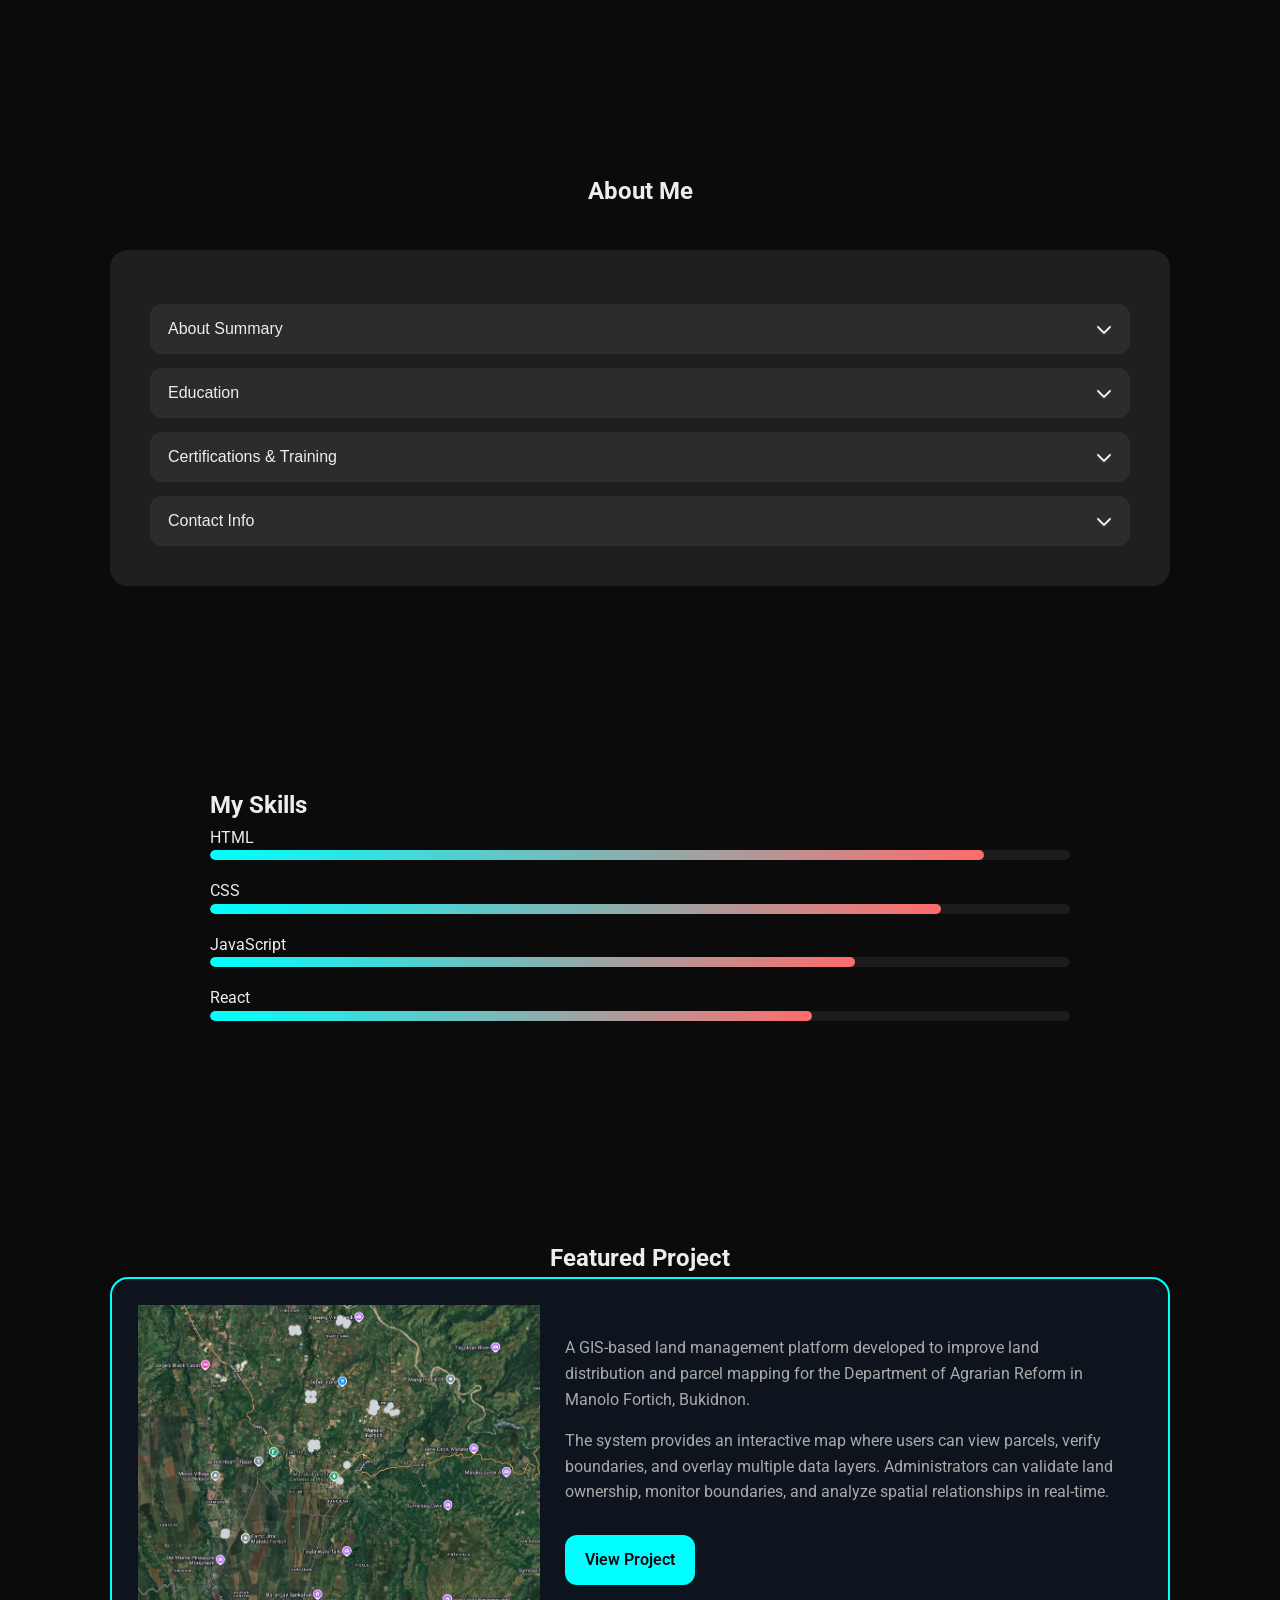
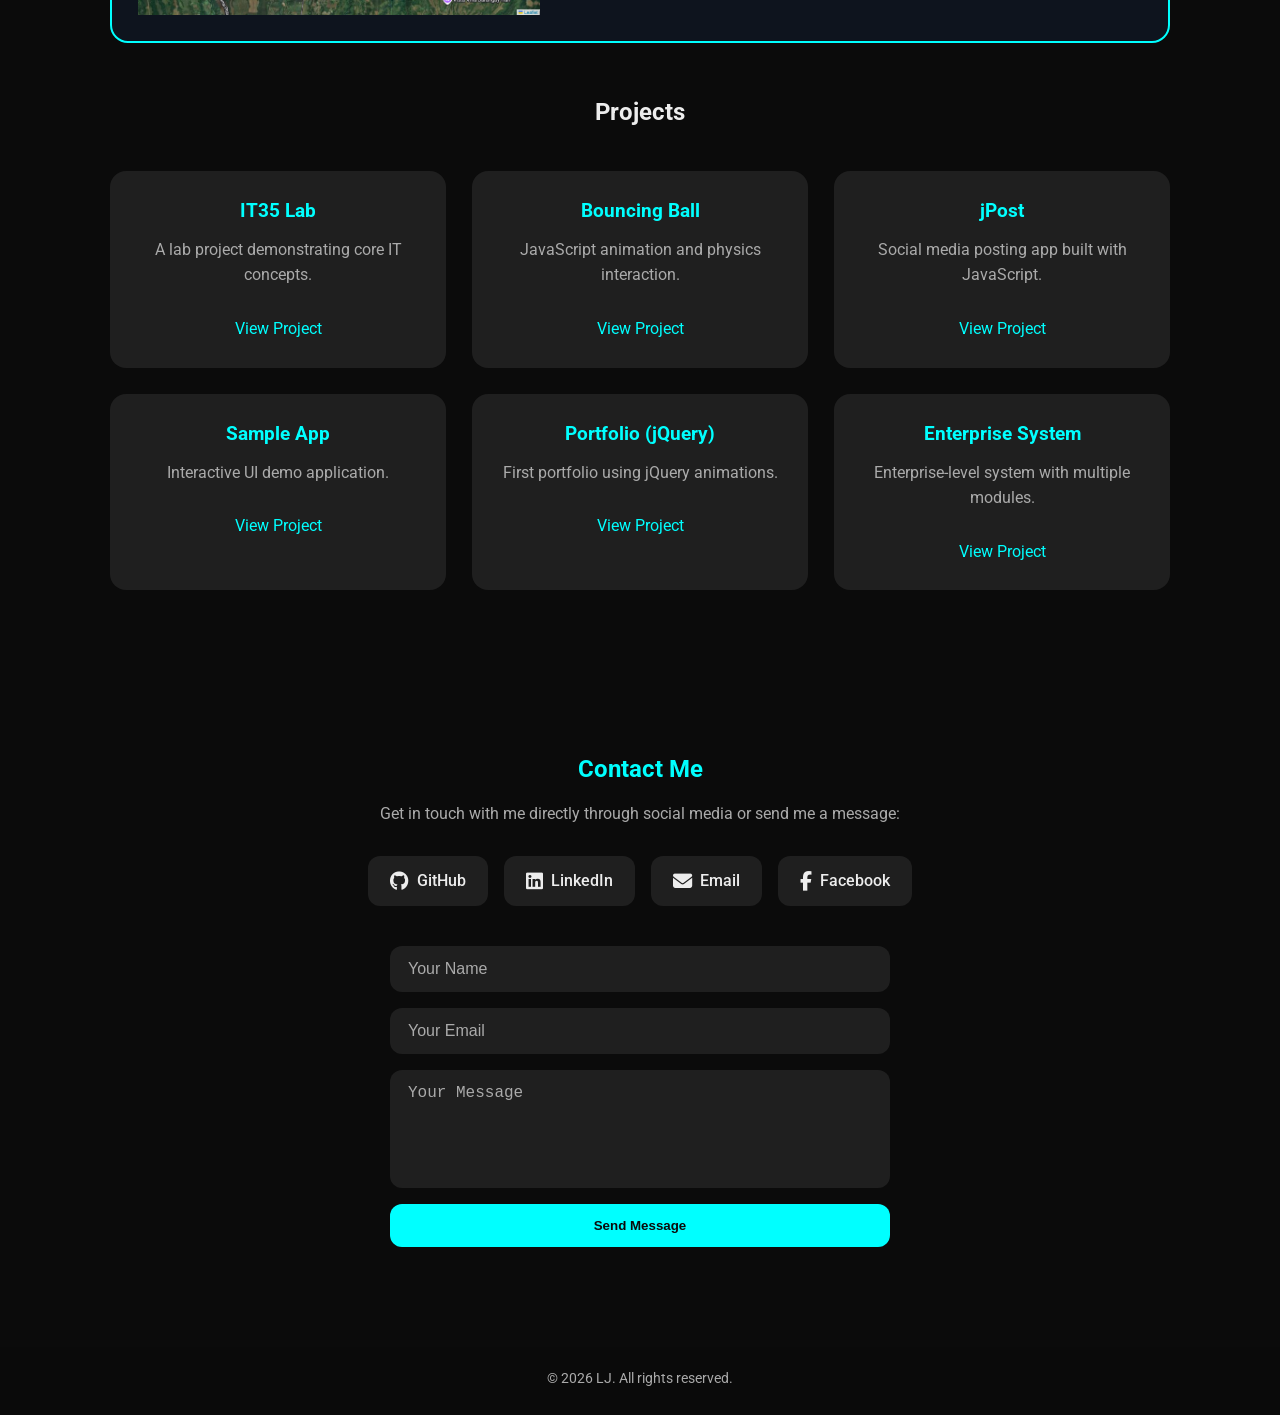
==== commit 91bc01c3: "added changes for the ui and made imporvements" ====
--- a/index.html
+++ b/index.html
@@ -3,223 +3,261 @@
 <head>
   <meta charset="UTF-8">
   <meta name="viewport" content="width=device-width, initial-scale=1.0">
-  <title>My Portfolio</title>
-
+  <title>LJ Portfolio</title>
+
+  <!-- Fonts -->
   <link href="https://fonts.googleapis.com/css2?family=Quicksand:wght@500&family=Roboto:wght@300;400;700&display=swap" rel="stylesheet">
+
+  <!-- Font Awesome -->
   <link rel="stylesheet" href="https://cdnjs.cloudflare.com/ajax/libs/font-awesome/6.4.0/css/all.min.css">
+
+  <!-- CSS -->
   <link rel="stylesheet" href="style.css">
 </head>
 <body>
 
-  <header>
-    <nav class="nav">
-      <ul>
-        <li><a href="#home">Home</a></li>
-        <li><a href="#about">About</a></li>
-        <li><a href="#skills">Skills</a></li>
-        <li><a href="#projects">Projects</a></li>
-        <li><a href="#contact">Contact</a></li>
-      </ul>
-    </nav>
-  </header>
-
-
-  <section id="home">
-    <div class="home-layout fade-section">
-      <div class="home-hover-box">
-        <h1 id="typing-text">Hey there! I’m LJ.</h1>
-        <h5>I design and develop projects focused on building functional, real-world applications.</h5>
-        <a href="#about" class="scroll-down">&#8595;</a>
+<header>
+  <nav class="nav">
+    <ul>
+      <li><a href="#home">Home</a></li>
+      <li><a href="#about">About</a></li>
+      <li><a href="#skills">Skills</a></li>
+      <li><a href="#projects">Projects</a></li>
+      <li><a href="#contact">Contact</a></li>
+    </ul>
+  </nav>
+</header>
+
+<!-- HOME SECTION -->
+<section id="home">
+  <div class="home-layout fade-section">
+
+    <!-- LEFT CARD: Typing Text, Buttons, Socials -->
+    <div class="home-hover-box">
+      <!-- Animated Typing -->
+      <h1 id="typing-text"></h1>
+      <h5>Programmer | Networking Specialist | Cybersecurity Analyst</h5>
+
+      <!-- Call-to-Action Buttons -->
+      <div class="home-buttons">
+        <a href="#projects" class="btn btn-primary">View My Work</a>
+        <a href="#contact" class="btn btn-secondary">Contact Me</a>
       </div>
-      <div class="home-image">
-        <img src="myphoto.png" alt="LJ Photo">
+
+      <!-- Social Icons -->
+      <div class="home-socials">
+        <a href="https://facebook.com/LOVELAINEJOYTASIC" target="_blank"><i class="fab fa-facebook-f"></i></a>
+        <a href="https://github.com/LOVELAINEJOYTASIC" target="_blank"><i class="fab fa-github"></i></a>
+        <a href="mailto:20221063@nbsc.edu.ph"><i class="fas fa-envelope"></i></a>
       </div>
-    </div>
-  </section>
-
-
-  <section id="about" class="container fade-section">
-    <h2>About Me</h2>
-    <div class="person-card rectangular">
-      <div class="about-text">
-        <h5>Lovelaine Joy Tasic</h5>
-        <p>
-          I am a motivated Information Technology graduate from Northern Bukidnon State College with hands-on experience in computer systems administration, user account management, network troubleshooting, and implementing basic security measures. I gained practical exposure through an internship at the Campus Safety Management Office, where I supported administrative and security tasks. I enjoy solving technical problems, developing efficient solutions, and continuously learning to improve my skills in real-world IT applications.
-        </p>
-
-        <h6>Education</h6>
-        <p>Bachelor of Science in Information Technology, Northern Bukidnon State College, 2025</p>
-        <p>Manolo Fortich National High School Senior High, 2021-2022</p>
-        <p>Manolo Fortich National High School Junior High, 2019-2021</p>
-        <p>Manolo Fortich Central Elementary School, 2015-2016</p>
-
-        <h6>Certifications & Training</h6>
-        <p>
-          - Networking<br>
-          - Cybersecurity Basics<br>
-          - IT Systems Administration Training<br>
-          - Hardware Servicing
-        </p>
-
-        <div class="info">
-          <p>Location: Tankulan, Manolo Fortich, Bukidnon</p>
-          <p>Email: <a href="mailto:20221063@nbsc.edu.ph">20221063@nbsc.edu.ph</a></p>
-          <p>GitHub: <a href="https://github.com/LOVELAINEJOYTASIC" target="_blank">LOVELAINEJOYTASIC</a></p>
-        </div>
+
+      <a href="#about" class="scroll-down">↓</a>
+    </div>
+
+    <!-- RIGHT IMAGE -->
+    <div class="home-image floating">
+      <img src="formal.png" alt="LJ Photo">
+    </div>
+
+  </div>
+</section>
+
+<!-- WORK EXPERIENCE -->
+<section id="work" class="container fade-section">
+  <h2>Work Experience</h2>
+
+  <div class="experience-card">
+    <h3>Campus Safety Management Office – IT Intern</h3>
+    <span class="experience-date">2024</span>
+    <p>
+      Assisted in computer systems administration, user account management, and basic network troubleshooting. Supported administrative and security tasks, gaining hands-on experience in real-world IT operations.
+    </p>
+  </div>
+
+  <div class="experience-card">
+    <h3>Freelance IT Projects</h3>
+    <span class="experience-date">2023–2025</span>
+    <p>
+      Developed websites and interactive applications using HTML, CSS, JavaScript, and React. Collaborated with clients to design functional and visually appealing solutions.
+    </p>
+  </div>
+</section>
+
+<!-- ABOUT -->
+<section id="about" class="container fade-section">
+  <h2>About Me</h2>
+
+  <div class="person-card">
+    <button class="about-toggle">About Summary <i class="fas fa-chevron-down"></i></button>
+    <div class="about-content">
+      <p>
+        I am a motivated Information Technology graduate from Northern Bukidnon State College with hands-on experience in computer systems administration, user management, and network troubleshooting. I enjoy solving technical problems and continuously improving my skills.
+      </p>
+    </div>
+
+    <button class="about-toggle">Education <i class="fas fa-chevron-down"></i></button>
+    <div class="about-content">
+      <p>BS Information Technology – NBSC (2025)</p>
+      <p>Manolo Fortich NHS – Senior High (2021–2022)</p>
+      <p>Manolo Fortich NHS – Junior High (2019–2021)</p>
+    </div>
+
+    <button class="about-toggle">Certifications & Training <i class="fas fa-chevron-down"></i></button>
+    <div class="about-content">
+      <p>• Networking</p>
+      <p>• Cybersecurity Basics</p>
+      <p>• Systems Administration</p>
+      <p>• Hardware Servicing</p>
+    </div>
+
+    <button class="about-toggle">Contact Info <i class="fas fa-chevron-down"></i></button>
+    <div class="about-content">
+      <p>📍 Bukidnon, Philippines</p>
+      <p>📧 <a href="mailto:20221063@nbsc.edu.ph">20221063@nbsc.edu.ph</a></p>
+      <p>💻 <a href="https://github.com/LOVELAINEJOYTASIC" target="_blank">GitHub</a></p>
+    </div>
+  </div>
+</section>
+
+<!-- SKILLS -->
+<section id="skills">
+  <h2>My Skills</h2>
+
+  <div class="skill">
+    <span>HTML</span>
+    <div class="skill-bar"><div class="skill-fill" data-width="90%"></div></div>
+  </div>
+
+  <div class="skill">
+    <span>CSS</span>
+    <div class="skill-bar"><div class="skill-fill" data-width="85%"></div></div>
+  </div>
+
+  <div class="skill">
+    <span>JavaScript</span>
+    <div class="skill-bar"><div class="skill-fill" data-width="75%"></div></div>
+  </div>
+
+  <div class="skill">
+    <span>React</span>
+    <div class="skill-bar"><div class="skill-fill" data-width="70%"></div></div>
+  </div>
+</section>
+
+<!-- PROJECTS & FEATURED PROJECT -->
+<section id="projects" class="container fade-section">
+  <h2> Featured Project</h2>
+
+  <div class="project-card featured-project">
+    <div class="featured-image">
+      <img src="lanlord.png" alt="Landlord Project Screenshot">
+      <div class="image-overlay">
+        <h3>Landlord (GIS-based Land Management System)</h3>
       </div>
     </div>
-  </section>
-
-  
-  <section id="skills">
-    <h2>My Skills</h2>
-    <div class="skill">
-      <span class="skill-label">HTML</span>
-      <div class="skill-bar">
-        <div class="skill-fill" data-width="90%"></div>
-      </div>
-    </div>
-
-    <div class="skill">
-      <span class="skill-label">CSS</span>
-      <div class="skill-bar">
-        <div class="skill-fill" data-width="85%"></div>
-      </div>
-    </div>
-
-    <div class="skill">
-      <span class="skill-label">JavaScript</span>
-      <div class="skill-bar">
-        <div class="skill-fill" data-width="75%"></div>
-      </div>
-    </div>
-
-    <div class="skill">
-      <span class="skill-label">React</span>
-      <div class="skill-bar">
-        <div class="skill-fill" data-width="70%"></div>
-      </div>
-    </div>
-  </section>
-
- 
-  <section id="projects" class="container fade-section">
-    <h2>Projects</h2>
-    <div class="section-divider"></div>
-
-    <div class="projects-grid">
-
-      <div class="project-card">
-        <h3>IT35 Lab</h3>
-        <p>A lab project built with HTML, CSS, and JavaScript demonstrating core IT concepts.</p>
-        <div class="project-tags">
-          <span>HTML</span>
-          <span>CSS</span>
-          <span>JavaScript</span>
-        </div>
-        <a href="https://github.com/LOVELAINEJOYTASIC/it35-lab" target="_blank">View Project</a>
-      </div>
-
-      <div class="project-card">
-        <h3>Bouncing Ball</h3>
-        <p>Interactive bouncing ball project using JavaScript for animations and physics.</p>
-        <div class="project-tags">
-          <span>JavaScript</span>
-          <span>HTML</span>
-          <span>CSS</span>
-        </div>
-        <a href="https://github.com/LOVELAINEJOYTASIC/Bouncing-Ball-Act" target="_blank">View Project</a>
-      </div>
-
-      <div class="project-card">
-        <h3>jPost</h3>
-        <p>A social media post web app where users can post, like, and comment using JavaScript.</p>
-        <div class="project-tags">
-          <span>JavaScript</span>
-          <span>HTML</span>
-          <span>CSS</span>
-        </div>
-        <a href="https://github.com/LOVELAINEJOYTASIC/jpost" target="_blank">View Project</a>
-      </div>
-
-      <div class="project-card">
-        <h3>Sample App</h3>
-        <p>Demo app built with JavaScript and HTML for interactive UI components.</p>
-        <div class="project-tags">
-          <span>HTML</span>
-          <span>CSS</span>
-          <span>JavaScript</span>
-        </div>
-        <a href="https://github.com/LOVELAINEJOYTASIC/RAVEN" target="_blank">View Project</a>
-      </div>
-
-      <div class="project-card">
-        <h3>Portfolio (jQuery)</h3>
-        <p>My first portfolio project built with jQuery for dynamic elements and smooth scrolling.</p>
-        <div class="project-tags">
-          <span>jQuery</span>
-          <span>HTML</span>
-          <span>CSS</span>
-        </div>
-        <a href="https://github.com/LOVELAINEJOYTASIC/Portfolio" target="_blank">View Project</a>
-      </div>
-
-      <div class="project-card">
-        <h3>Landlord</h3>
-        <p>Real estate management project built with HTML, CSS, and JavaScript for interactive listings.</p>
-        <div class="project-tags">
-          <span>HTML</span>
-          <span>CSS</span>
-          <span>JavaScript</span>
-        </div>
-        <a href="https://github.com/LOVELAINEJOYTASIC/Kape" target="_blank">View Project</a>
-      </div>
-
-      <div class="project-card">
-        <h3>Enterprise System</h3>
-        <p>A system application for enterprise management with multiple modules and dashboards.</p>
-        <div class="project-tags">
-          <span>HTML</span>
-          <span>CSS</span>
-          <span>JavaScript</span>
-        </div>
-        <a href="https://github.com/LOVELAINEJOYTASIC/IT38A-ENTERPRISE-SYSTEM" target="_blank">View Project</a>
-      </div>
-
-    </div>
-  </section>
-
-  <
-  <section id="contact" class="contact fade-section">
-    <h2>Contact Me</h2>
-    <p>You can reach me directly through my social accounts:</p>
-    <div class="social-links">
-      <a href="https://github.com/LOVELAINEJOYTASIC" target="_blank"><i class="fab fa-github"></i> GitHub</a>
-      <a href="https://www.linkedin.com/in/LOVELAINEJOYTASIC" target="_blank"><i class="fab fa-linkedin"></i> LinkedIn</a>
-      <a href="https://twitter.com/LOVELAINEJOYTASIC" target="_blank"><i class="fab fa-twitter"></i> Twitter</a>
-      <a href="https://www.facebook.com/LOVELAINEJOYTASIC" target="_blank"><i class="fab fa-facebook"></i> Facebook</a>
-    </div>
-  </section>
-
-  <footer>
-    <p>&copy; 2026 LJ. All rights reserved.</p>
-  </footer>
-
-  <script>
-
-    const skills = document.querySelectorAll('.skill-fill');
-    function animateSkills() {
-      const triggerBottom = window.innerHeight * 0.85;
-      skills.forEach(skill => {
-        const skillTop = skill.getBoundingClientRect().top;
-        if(skillTop < triggerBottom) {
-          skill.style.width = skill.getAttribute('data-width');
-        }
-      });
+    <div class="featured-content">
+      <p>
+        A GIS-based land management platform developed to improve land distribution and parcel mapping for the Department of Agrarian Reform in Manolo Fortich, Bukidnon.
+      </p>
+      <p>
+        The system provides an interactive map where users can view parcels, verify boundaries, and overlay multiple data layers. Administrators can validate land ownership, monitor boundaries, and analyze spatial relationships in real-time.
+      </p>
+      <a href="https://github.com/LOVELAINEJOYTASIC/Kape" target="_blank">View Project</a>
+    </div>
+  </div>
+
+<h2>Projects</h2>
+
+  <div class="projects-grid">
+    <div class="project-card">
+      <h3>IT35 Lab</h3>
+      <p>A lab project demonstrating core IT concepts.</p>
+      <a href="https://github.com/LOVELAINEJOYTASIC/it35-lab" target="_blank">View Project</a>
+    </div>
+    <div class="project-card">
+      <h3>Bouncing Ball</h3>
+      <p>JavaScript animation and physics interaction.</p>
+      <a href="https://github.com/LOVELAINEJOYTASIC/Bouncing-Ball-Act" target="_blank">View Project</a>
+    </div>
+    <div class="project-card">
+      <h3>jPost</h3>
+      <p>Social media posting app built with JavaScript.</p>
+      <a href="https://github.com/LOVELAINEJOYTASIC/jpost" target="_blank">View Project</a>
+    </div>
+    <div class="project-card">
+      <h3>Sample App</h3>
+      <p>Interactive UI demo application.</p>
+      <a href="https://github.com/LOVELAINEJOYTASIC/RAVEN" target="_blank">View Project</a>
+    </div>
+    <div class="project-card">
+      <h3>Portfolio (jQuery)</h3>
+      <p>First portfolio using jQuery animations.</p>
+      <a href="https://github.com/LOVELAINEJOYTASIC/Portfolio" target="_blank">View Project</a>
+    </div>
+    <div class="project-card">
+      <h3>Enterprise System</h3>
+      <p>Enterprise-level system with multiple modules.</p>
+      <a href="https://github.com/LOVELAINEJOYTASIC/IT38A-ENTERPRISE-SYSTEM" target="_blank">View Project</a>
+    </div>
+  </div>
+</section>
+
+<!-- CONTACT -->
+<section id="contact" class="contact fade-section">
+  <h2>Contact Me</h2>
+  <p>Get in touch with me directly through social media or send me a message:</p>
+
+  <div class="contact-socials">
+    <a href="https://github.com/LOVELAINEJOYTASIC" target="_blank"><i class="fab fa-github"></i> GitHub</a>
+    <a href="https://www.linkedin.com/in/LOVELAINEJOYTASIC" target="_blank"><i class="fab fa-linkedin"></i> LinkedIn</a>
+    <a href="mailto:20221063@nbsc.edu.ph"><i class="fas fa-envelope"></i> Email</a>
+    <a href="https://www.facebook.com/LOVELAINEJOYTASIC" target="_blank"><i class="fab fa-facebook-f"></i> Facebook</a>
+  </div>
+
+  <form class="contact-form" action="mailto:20221063@nbsc.edu.ph" method="POST" enctype="text/plain">
+    <input type="text" name="name" placeholder="Your Name" required>
+    <input type="email" name="email" placeholder="Your Email" required>
+    <textarea name="message" rows="5" placeholder="Your Message" required></textarea>
+    <button type="submit">Send Message</button>
+  </form>
+</section>
+
+<footer>
+  <p>&copy; 2026 LJ. All rights reserved.</p>
+</footer>
+
+<script>
+  // Typing animation
+  const text = "Hi, I am Lj Tasic";
+  const typing = document.getElementById("typing-text");
+  let index = 0;
+  function type() {
+    if(index < text.length){
+      typing.innerHTML += text.charAt(index);
+      index++;
+      setTimeout(type,100);
     }
-    window.addEventListener('scroll', animateSkills);
-    window.addEventListener('load', animateSkills);
-  </script>
+  }
+  window.addEventListener("load", type);
+
+  // Skills animation
+  document.querySelectorAll('.skill-fill').forEach(skill => {
+    window.addEventListener('scroll', () => {
+      if (skill.getBoundingClientRect().top < window.innerHeight * 0.85) {
+        skill.style.width = skill.dataset.width;
+      }
+    });
+  });
+
+  // About accordion
+  document.querySelectorAll('.about-toggle').forEach(toggle => {
+    toggle.addEventListener('click', () => {
+      toggle.classList.toggle('active');
+      const content = toggle.nextElementSibling;
+      content.style.maxHeight ? content.style.maxHeight = null : content.style.maxHeight = content.scrollHeight + "px";
+    });
+  });
+</script>
 
 </body>
 </html>
--- a/style.css
+++ b/style.css
@@ -1,14 +1,28 @@
+
 * {
   margin: 0;
   padding: 0;
   box-sizing: border-box;
 }
 
+:root {
+  --jet-black: #0B0B0B;         
+  --charcoal: #1F1F1F;           
+  --soft-gray: #AAAAAA;           
+  --off-white: #EDEDED;           
+  --electric-cyan: #00FFFF;       
+  --bright-coral: #FF6B6B;        
+  --magenta: #FF00FF;             
+  --gradient-accent: linear-gradient(90deg, #00FFFF, #FF6B6B); 
+}
+
+
 body {
   font-family: 'Roboto', Arial, sans-serif;
-  color: #FFFFFF;
+  color: var(--off-white);
   line-height: 1.6;
   scroll-behavior: smooth;
+  background-color: var(--jet-black);
   position: relative;
 }
 
@@ -16,7 +30,7 @@
   content: "";
   position: fixed;
   inset: 0;
-  background-image: url('backgroundphoto.jpg');
+  background-image: url('bw.png');
   background-size: cover;
   background-position: center;
   background-repeat: no-repeat;
@@ -24,341 +38,609 @@
   z-index: -1;
 }
 
+a {
+  color: var(--electric-cyan);
+  text-decoration: none;
+  transition: all 0.3s ease;
+}
+
+a:hover {
+  color: var(--bright-coral);
+}
+
+button, .project-card, .person-card {
+  transition: all 0.3s ease;
+  cursor: pointer;
+}
+
+
+header {
+  position: fixed;
+  width: 100%;
+  top: 0;
+  z-index: 1000;
+  background: rgba(11, 11, 11, 0.85);
+  backdrop-filter: blur(8px);
+}
+
+.nav ul {
+  display: flex;
+  justify-content: center;
+  list-style: none;
+  padding: 18px 0;
+  gap: 32px;
+}
+
+.nav a {
+  font-weight: 500;
+  color: var(--soft-gray);
+}
+
+.nav a:hover {
+  color: var(--electric-cyan);
+  transform: scale(1.05);
+}
+
+
+section {
+  padding: 100px 20px;
+}
+
 .container {
   max-width: 1100px;
   margin: auto;
-  padding: 80px 20px;
   text-align: center;
 }
 
-a, button, .project-card, .person-card {
-  transition: all 0.25s ease;
-}
-
-
-header {
-  background-color: rgba(17, 24, 39, 0.9);
-  position: sticky;
-  top: 0;
-  z-index: 1000;
-  box-shadow: 0 2px 12px rgba(0,0,0,0.4);
-}
-
-.nav ul {
-  list-style: none;
+.fade-section {
+  opacity: 0;
+  transform: translateY(25px);
+  animation: fadeUp 1s ease forwards;
+}
+
+@keyframes fadeUp {
+  to {
+    opacity: 1;
+    transform: translateY(0);
+  }
+}
+
+
+#home {
+  min-height: 100vh;
+  display: flex;
+  align-items: center;
+  justify-content: center; 
+  position: relative;
+  padding: 0 20px;
+}
+
+.home-layout {
+  max-width: 1200px;
+  display: flex;
+  align-items: center;
+  justify-content: space-between;
+  gap: 40px;
+  flex-wrap: wrap; 
+}
+
+.home-hover-box {
+  flex: 1 1 400px; 
+  background: rgba(31, 31, 31, 0.85);
+  padding: 40px 30px;
+  border-radius: 18px;
+  box-shadow: 0 20px 60px rgba(0, 0, 0, 0.55);
+  transition: transform 0.3s ease, box-shadow 0.3s ease;
+  text-align: left;
+}
+
+.home-hover-box h1 {
+  font-size: 2.4rem;
+  margin-bottom: 12px;
+}
+
+.home-hover-box h5 {
+  font-weight: 400;
+  color: var(--soft-gray);
+  margin-bottom: 18px;
+}
+
+.home-buttons {
+  display: flex;
+  gap: 20px;
+  flex-wrap: wrap;
+  margin-bottom: 20px;
+}
+
+.home-socials {
+  display: flex;
+  justify-content: flex-start;
+  gap: 15px;
+  margin-bottom: 12px;
+}
+
+.home-image {
+  flex: 1 1 300px; 
+  max-width: 400px; 
   display: flex;
   justify-content: center;
-  gap: 35px;
-  padding: 22px 0;
-}
-
-.nav a {
-  text-decoration: none;
-  color: #FFFFFF;
+}
+
+.home-image img {
+  width: 100%;
+  height: auto;
+  border-radius: 18px;
+  transition: transform 0.6s ease, box-shadow 0.6s ease;
+}
+
+.home-image img:hover {
+  transform: scale(1.05) rotate(2deg);
+  box-shadow: 0 25px 70px rgba(0, 255, 255, 0.5);
+}
+
+/
+@media (max-width: 900px) {
+  .home-layout {
+    flex-direction: column-reverse;
+    text-align: center;
+    gap: 25px;
+  }
+
+  .home-hover-box {
+    width: 100%;
+    padding: 30px 20px;
+  }
+
+  .home-image {
+    max-width: 250px;
+    margin-bottom: 20px;
+  }
+
+  .home-socials {
+    justify-content: center;
+  }
+}
+
+
+
+
+.person-card {
+  background: var(--charcoal);
+  padding: 40px;
+  border-radius: 18px;
+  margin-top: 40px;
+  text-align: left;
+  transition: transform 0.3s ease, box-shadow 0.3s ease;
+}
+
+.person-card:hover {
+  transform: translateY(-4px);
+  box-shadow: 0 25px 50px rgba(0, 0, 0, 0.5);
+}
+
+.person-card h5 {
+  color: var(--electric-cyan);
+}
+
+.person-card h6 {
+  color: var(--magenta);
+}
+
+.person-card p {
+  color: var(--soft-gray);
+}
+
+.info p a {
+  color: var(--electric-cyan);
+}
+
+#work {
+  max-width: 900px;
+  margin: 0 auto 80px auto;
+  text-align: center;
+}
+
+#work h2 {
+  color: var(--electric-cyan);
+  margin-bottom: 40px;
+  font-size: 2rem;
+}
+
+.experience-card {
+  background: var(--charcoal);
+  padding: 28px 24px;
+  border-radius: 18px;
+  margin-bottom: 20px;
+  text-align: left;
+  box-shadow: 0 10px 30px rgba(0, 0, 0, 0.5);
+  transition: transform 0.3s ease, box-shadow 0.3s ease;
+}
+
+.experience-card:hover {
+  transform: translateY(-4px) scale(1.02);
+  box-shadow: 0 15px 40px rgba(0, 255, 255, 0.4);
+}
+
+.experience-card h3 {
+  color: var(--electric-cyan);
+  margin-bottom: 8px;
+  font-size: 1.3rem;
+}
+
+.experience-date {
+  display: block;
+  font-size: 0.9rem;
+  color: var(--magenta);
+  margin-bottom: 12px;
+}
+
+.experience-card p {
+  color: var(--soft-gray);
+  line-height: 1.5;
+  font-size: 1rem;
+}
+
+@media (max-width: 900px) {
+  #work {
+    padding: 60px 20px;
+  }
+
+  .experience-card {
+    padding: 24px 18px;
+  }
+}
+
+
+
+.about-toggle {
+  width: 100%;
+  background: rgba(255, 255, 255, 0.06);
+  border: none;
+  color: var(--off-white);
+  padding: 16px 18px;
+  margin-top: 14px;
+  font-size: 1rem;
   font-weight: 500;
-  position: relative;
-}
-
-.nav a::after {
-  content: "";
-  position: absolute;
-  width: 0;
-  height: 2px;
-  background-color: #2F80ED;
-  left: 0;
-  bottom: -6px;
-  transition: width 0.3s ease;
-}
-
-.nav a:hover::after {
-  width: 100%;
-}
-
-
-#home {
-  padding: 140px 20px 120px;
-  min-height: 100vh;
-  display: flex;
+  text-align: left;
+  border-radius: 12px;
+  cursor: pointer;
+  display: flex;
+  justify-content: space-between;
   align-items: center;
-  justify-content: center;
-}
-
-.home-layout {
-  display: flex;
-  align-items: center;
-  justify-content: center;
-  gap: 60px;
-  max-width: 1100px;
-  flex-wrap: wrap;
-}
-
-.home-hover-box {
-  max-width: 600px;
-  background-color: rgba(17, 24, 39, 0.95);
-  padding: 60px 35px;
-  border-radius: 28px;
-  box-shadow: 0 25px 60px rgba(0,0,0,0.45);
-  text-align: center;
-}
-
-.home-hover-box:hover {
-  transform: translateY(-10px) scale(1.02);
-}
-
-#typing-text {
-  font-size: 56px;
-  font-weight: 700;
-}
-
-#typing-text::after {
-  content: '|';
-  animation: blink 0.7s infinite;
-}
-
-.home-hover-box h5 {
-  font-size: 20px;
-  color: #C7CCD6;
-}
-
-.scroll-down {
-  display: inline-block;
-  margin-top: 45px;
-  font-size: 30px;
-  color: #2F80ED;
-  animation: bounce 2s infinite;
-}
-
-.home-image img {
-  width: 320px;
-  max-width: 100%;
-  border-radius: 24px;
-  box-shadow: 0 25px 60px rgba(0,0,0,0.45);
-}
-
-.home-image img:hover {
-  transform: translateY(-8px) scale(1.03);
-}
-
-@keyframes blink {
-  0%,50%,100% {opacity:1;}
-  25%,75% {opacity:0;}
-}
-
-@keyframes bounce {
-  50% { transform: translateY(-10px);}
-}
-
-
-.person-card.rectangular {
-  max-width: 800px;
-  margin: 60px auto; 
-  background-color: #111827;
-  padding: 50px 45px; 
-  border-radius: 20px;
-  box-shadow: 0 20px 50px rgba(0,0,0,0.5);
-  text-align: left;
-}
-
-.person-card.rectangular h5 {
-  font-size: 26px;
-  margin-bottom: 20px;
-}
-
-.person-card.rectangular h6 {
-  font-size: 20px;
-  color: #2F80ED;
-  margin-top: 25px;
-  border-bottom: 1px solid #2F80ED;
-}
-
-.person-card.rectangular p {
-  color: #C7CCD6;
-  margin-bottom: 14px;
+  transition: background 0.3s ease, transform 0.3s ease, color 0.3s ease;
+}
+
+.about-toggle:hover {
+  background: rgba(0, 255, 255, 0.15);
+  transform: translateX(4px);
+}
+
+.about-toggle.active i {
+  transform: rotate(180deg);
+  color: var(--bright-coral);
+}
+
+.about-content {
+  max-height: 0;
+  overflow: hidden;
+  transition: max-height 0.4s ease, padding 0.3s ease, color 0.3s ease;
+  padding: 0 6px;
+}
+
+.about-content p {
+  color: var(--soft-gray);
+  margin: 10px 0;
 }
 
 
 #skills {
-  background-color: rgba(17, 24, 39, 0.9);
-  padding: 80px 20px;
-  display: grid;
-  grid-template-columns: repeat(auto-fit, minmax(220px, 1fr));
-  gap: 40px;
-  justify-items: center;
+  max-width: 900px;
+  margin: auto;
 }
 
 .skill {
-  width: 200px;
-  text-align: center;
+  margin-bottom: 18px;
 }
 
 .skill-label {
   display: block;
-  margin-bottom: 8px;
-  font-size: 16px;
-  font-weight: 500;
-  color: #FFFFFF;
+  margin-bottom: 6px;
+  color: var(--off-white);
 }
 
 .skill-bar {
-  height: 14px;
-  background-color: #1F2937;
-  border-radius: 8px;
+  width: 100%;
+  height: 10px;
+  background: #1c1c1c;
+  border-radius: 6px;
   overflow: hidden;
-  position: relative;
 }
 
 .skill-fill {
   height: 100%;
   width: 0;
-  background: linear-gradient(90deg,#2F80ED,#60A5FA);
-  border-radius: 8px;
-  transition: width 1s ease-in-out;
-}
-
-.skill:hover .skill-fill {
-  filter: brightness(1.2);
-}
-
-
-#projects {
-  background-color: rgba(17, 24, 39, 0.9);
-  padding: 140px 20px 160px;
-}
+  background: var(--gradient-accent);
+  border-radius: 6px;
+  transition: width 1.2s ease;
+}
+
 
 .projects-grid {
   display: grid;
-  grid-template-columns: repeat(auto-fit,minmax(280px,1fr));
-  gap: 35px;
-  margin-top: 60px;
-}
+  grid-template-columns: repeat(auto-fit, minmax(260px, 1fr));
+  gap: 26px;
+  margin-top: 40px;
+}
+
 
 .project-card {
-  background-color: #111827;
+  background: var(--charcoal);
+  padding: 26px;
+  border-radius: 16px;
+  transition: transform 0.3s ease, box-shadow 0.3s ease;
+}
+
+.project-card:hover {
+  transform: translateY(-6px) scale(1.02);
+  box-shadow: 0 20px 50px rgba(255, 107, 107, 0.6);
+}
+
+.project-card h3 {
+  margin-bottom: 10px;
+  color: var(--electric-cyan);
+}
+
+.project-card p {
+  color: var(--soft-gray);
+  margin-bottom: 14px;
+}
+
+.project-card a {
+  display: inline-block;
+  margin-top: 14px;
+  color: var(--electric-cyan);
+  transition: color 0.3s ease, transform 0.3s ease;
+}
+
+.project-card a:hover {
+  color: var(--bright-coral);
+  transform: translateY(-2px);
+}
+
+
+.featured-project {
+  display: flex;
+  flex-wrap: wrap;
+  background: rgba(58, 134, 255, 0.08);
+  border: 2px solid var(--electric-cyan);
+  border-radius: 18px;
+  overflow: hidden;
+  margin-bottom: 50px;
+  transition: transform 0.3s ease, box-shadow 0.3s ease;
+  width: 100%;
+}
+
+.featured-project:hover {
+  transform: translateY(-6px) scale(1.02);
+  box-shadow: 0 20px 50px rgba(58, 134, 255, 0.4);
+}
+
+.featured-image {
+  position: relative;
+  flex: 1 1 40%;
+  min-width: 300px;
+  max-width: 500px;
+  height: auto;
+  overflow: hidden;
+}
+
+.featured-image img {
+  width: 100%;
+  height: 100%;
+  object-fit: cover;
+  display: block;
+  transition: transform 0.5s ease;
+}
+
+.image-overlay {
+  position: absolute;
+  top: 0;
+  left: 0;
+  width: 100%;
+  height: 100%;
+  background: rgba(58, 134, 255, 0.6);
+  color: var(--jet-black);
+  display: flex;
+  align-items: center;
+  justify-content: center;
+  opacity: 0;
+  transition: opacity 0.4s ease;
+  text-align: center;
+  padding: 20px;
+}
+
+.featured-image:hover img {
+  transform: scale(1.05);
+}
+
+.featured-image:hover .image-overlay {
+  opacity: 1;
+}
+
+.featured-content {
+  flex: 1 1 60%;
   padding: 30px 25px;
-  border-radius: 18px;
-  box-shadow: 0 15px 40px rgba(0,0,0,0.4);
+  text-align: left;
+}
+
+.featured-content p {
+  color: var(--soft-gray);
+  margin-bottom: 16px;
+  line-height: 1.6;
+}
+
+.featured-content a {
+  display: inline-block;
+  color: var(--jet-black);
+  background: var(--electric-cyan);
+  padding: 12px 20px;
+  border-radius: 12px;
+  font-weight: 600;
+  transition: all 0.3s ease;
+}
+
+.featured-content a:hover {
+  background: var(--bright-coral);
+  color: var(--off-white);
+  transform: translateY(-2px) scale(1.05);
+}
+
+
+.contact {
   text-align: center;
+  max-width: 800px;
+  margin: 0 auto;
+  padding-top: 60px;
+}
+
+.contact h2 {
+  color: var(--electric-cyan);
+  margin-bottom: 12px;
+}
+
+.contact p {
+  color: var(--soft-gray);
+  margin-bottom: 30px;
+  font-size: 1rem;
+}
+
+.contact-socials {
+  display: flex;
+  flex-wrap: wrap;
+  justify-content: center;
+  gap: 16px;
+  margin-bottom: 40px;
+}
+
+.contact-socials a {
+  display: flex;
+  align-items: center;
+  gap: 8px;
+  background: var(--charcoal);
+  color: var(--off-white);
+  padding: 12px 22px;
+  border-radius: 12px;
+  font-weight: 500;
+  text-decoration: none;
+  transition: all 0.3s ease;
+}
+
+.contact-socials a i {
+  font-size: 1.2rem;
+}
+
+.contact-socials a:hover {
+  background: var(--electric-cyan);
+  color: var(--jet-black);
+  transform: translateY(-3px) scale(1.05);
+}
+
+.contact-form {
   display: flex;
   flex-direction: column;
-  justify-content: space-between;
-  min-height: 280px;
-}
-
-.project-card:hover {
-  transform: translateY(-4px) scale(1.015);
-  box-shadow: 0 22px 55px rgba(0,0,0,0.45);
-}
-
-.project-card h3 {
-  font-size: 18px;
-  margin-bottom: 12px;
-}
-
-.project-card p {
-  font-size: 14px;
-  color: #C7CCD6;
-  margin-bottom: 18px;
-}
-
-.project-card a {
-  margin-top: auto;
-  padding: 11px 24px;
-  border-radius: 999px;
-  background: linear-gradient(135deg,#2F80ED,#60A5FA);
-  color:#FFFFFF;
-  text-decoration:none;
-  font-weight:500;
-  transition: transform 0.25s ease,box-shadow 0.25s ease,filter 0.25s ease;
-}
-
-.project-card a:hover {
-  transform: translateY(-1px);
-  box-shadow:0 12px 28px rgba(47,128,237,0.45);
-  filter: brightness(1.05);
-}
-
-.project-card a:active {
-  transform: translateY(0);
-  box-shadow:0 6px 14px rgba(47,128,237,0.35);
-}
-
-
-.contact {
-  max-width: 600px;
-  margin: 60px auto;
-  padding: 40px 25px;
-  background-color:#111827;
-  border-radius:20px;
-  box-shadow:0 20px 50px rgba(0,0,0,0.5);
-  text-align:center;
-}
-
-.contact h2 {
-  font-size:28px;
-  color:#2F80ED;
-  margin-bottom:25px;
-  border-bottom:2px solid #2F80ED;
-  display:inline-block;
-}
-
-.contact p {
-  color:#C7CCD6;
-}
-
-.contact .social-links {
-  margin-top:25px;
-  display:flex;
-  justify-content:center;
-  gap:20px;
-  flex-wrap: wrap;
-}
-
-.contact .social-links a {
-  color: #2F80ED;
-  font-size:18px;
-  display:flex;
-  align-items:center;
-  gap:8px;
-}
-
-.contact .social-links a:hover {
-  color:#FF4D4D;
-  transform:scale(1.2);
+  gap: 16px;
+  margin: 0 auto;
+  max-width: 500px;
+}
+
+.contact-form input,
+.contact-form textarea {
+  width: 100%;
+  padding: 14px 18px;
+  border-radius: 12px;
+  border: none;
+  background: var(--charcoal);
+  color: var(--off-white);
+  font-size: 1rem;
+  resize: none;
+  transition: all 0.3s ease;
+}
+
+.contact-form input::placeholder,
+.contact-form textarea::placeholder {
+  color: var(--soft-gray);
+}
+
+.contact-form input:focus,
+.contact-form textarea:focus {
+  outline: none;
+  background: rgba(0, 255, 255, 0.1);
+  box-shadow: 0 0 10px var(--electric-cyan);
+}
+
+.contact-form button {
+  padding: 14px;
+  border-radius: 12px;
+  border: none;
+  background: var(--electric-cyan);
+  color: var(--jet-black);
+  font-weight: 600;
+  cursor: pointer;
+  transition: all 0.3s ease;
+}
+
+.contact-form button:hover {
+  background: var(--bright-coral);
+  color: var(--off-white);
+  transform: translateY(-3px) scale(1.05);
 }
 
 
 footer {
-  text-align:center;
-  padding:45px 0;
-  background-color: rgba(17,24,39,0.9);
-}
-
-footer a {
-  color:#C7CCD6;
-  margin:0 12px;
-  font-size:20px;
-}
-
-footer a:hover {
-  color:#2F80ED;
-}
-
-
-h1,h2,h3,h4,h5 { letter-spacing: -0.5px; }
-p { max-width:700px; margin:0 auto 1em; }
-
-section { animation: fadeUp 0.8s ease both; }
-@keyframes fadeUp { from{opacity:0; transform:translateY(30px);} to{opacity:1; transform:translateY(0);} }
-
-
-@media(max-width:1024px){.projects-grid{grid-template-columns:repeat(2,1fr);}}
-@media(max-width:768px){
-  #typing-text{font-size:42px;}
-  .home-hover-box{padding:55px 25px;}
-  .home-layout{flex-direction:column; gap:40px;}
-  .home-image img{width:240px;}
-  .person-card.rectangular{padding:25px 20px;margin:30px 20px 60px;}
-  #skills{gap:30px; padding:50px 10px;}
-  .skill{width:100%; max-width:250px;}
-  .projects-grid{grid-template-columns:1fr; gap:25px; margin-top:40px;}
-}
+  text-align: center;
+  padding: 20px;
+  background: rgba(11, 11, 11, 0.9);
+  font-size: 0.9rem;
+  color: var(--soft-gray);
+}
+
+
+@media (max-width: 900px) {
+  .home-layout {
+    grid-template-columns: 1fr;
+    text-align: center;
+  }
+
+  .home-image {
+    order: -1;
+  }
+
+  .featured-project {
+    flex-direction: column;
+    text-align: center;
+  }
+
+  .featured-image {
+    max-width: 100%;
+    min-height: 250px;
+  }
+
+  .featured-content {
+    padding: 20px;
+  }
+
+  .image-overlay h3 {
+    font-size: 1rem;
+  }
+}
+
+@media (max-width: 600px) {
+  .contact-socials {
+    flex-direction: column;
+    gap: 12px;
+  }
+
+  .contact-form {
+    width: 90%;
+  }
+}
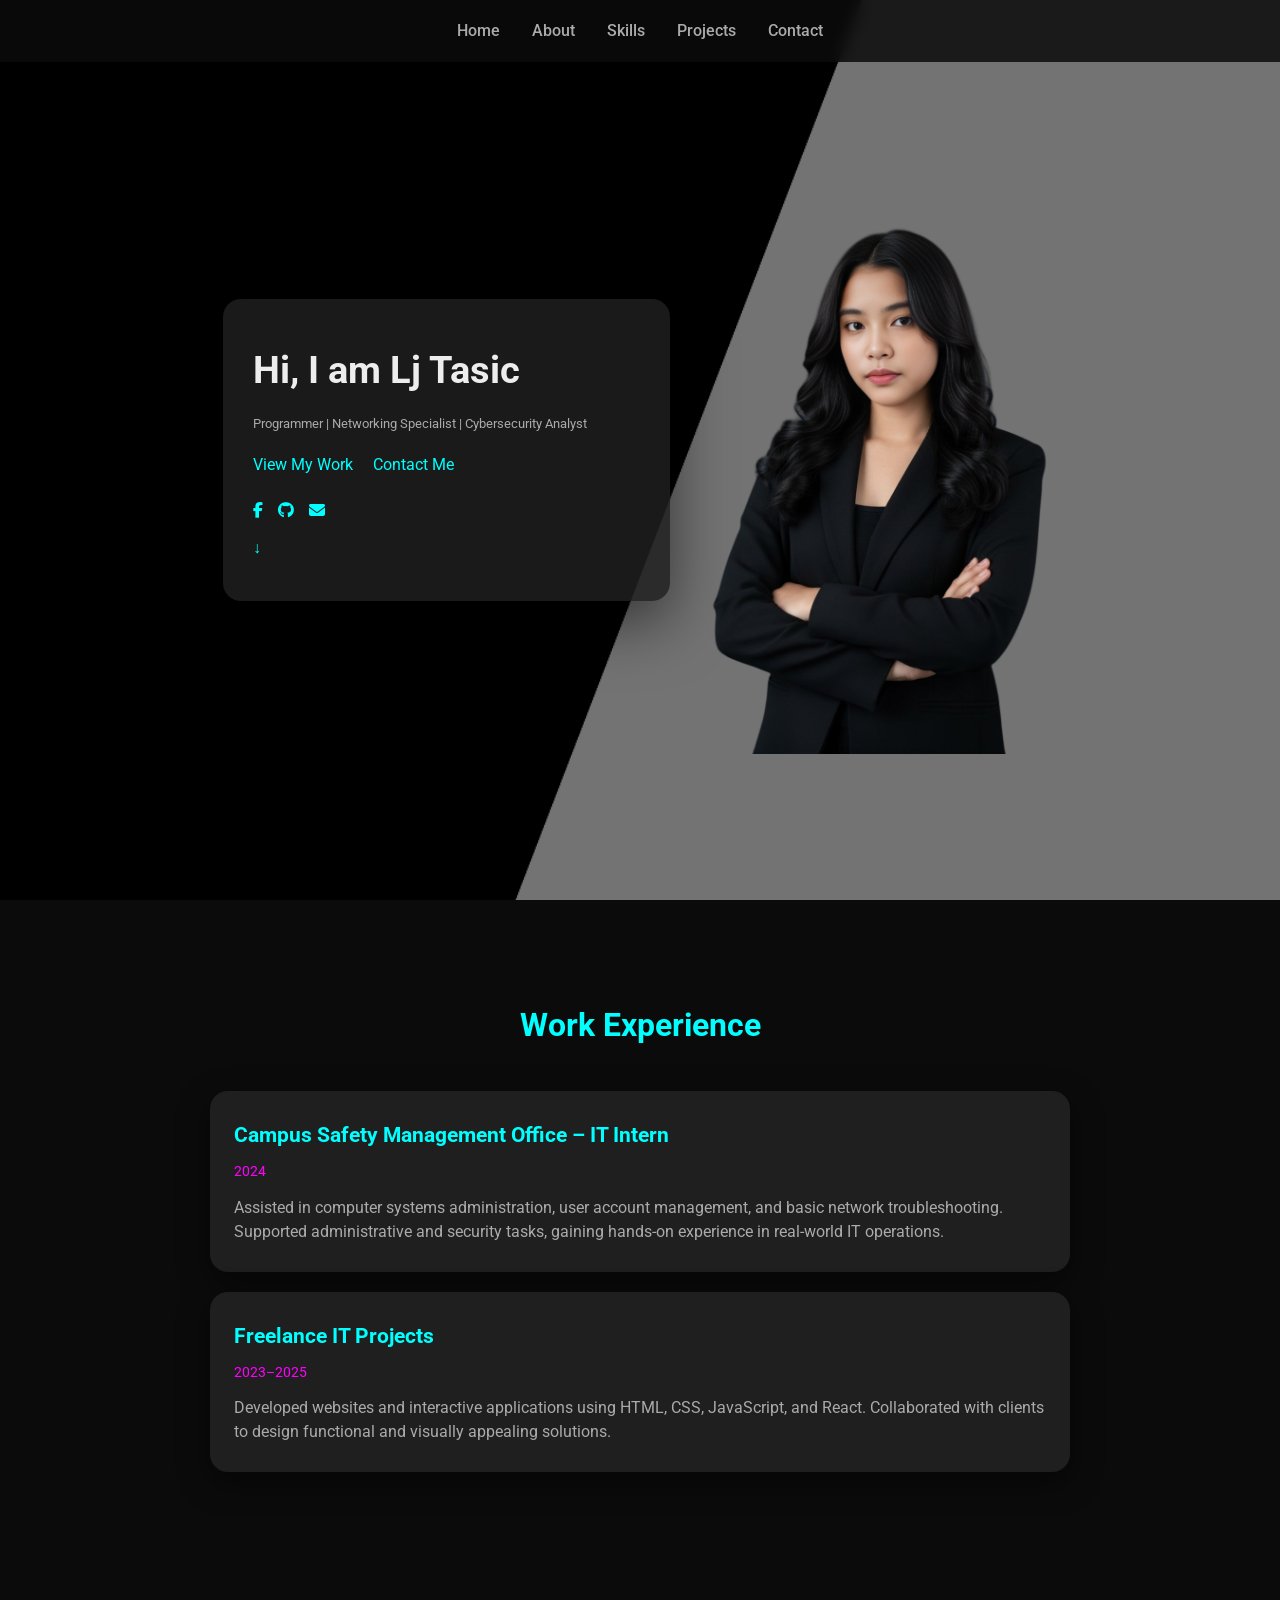
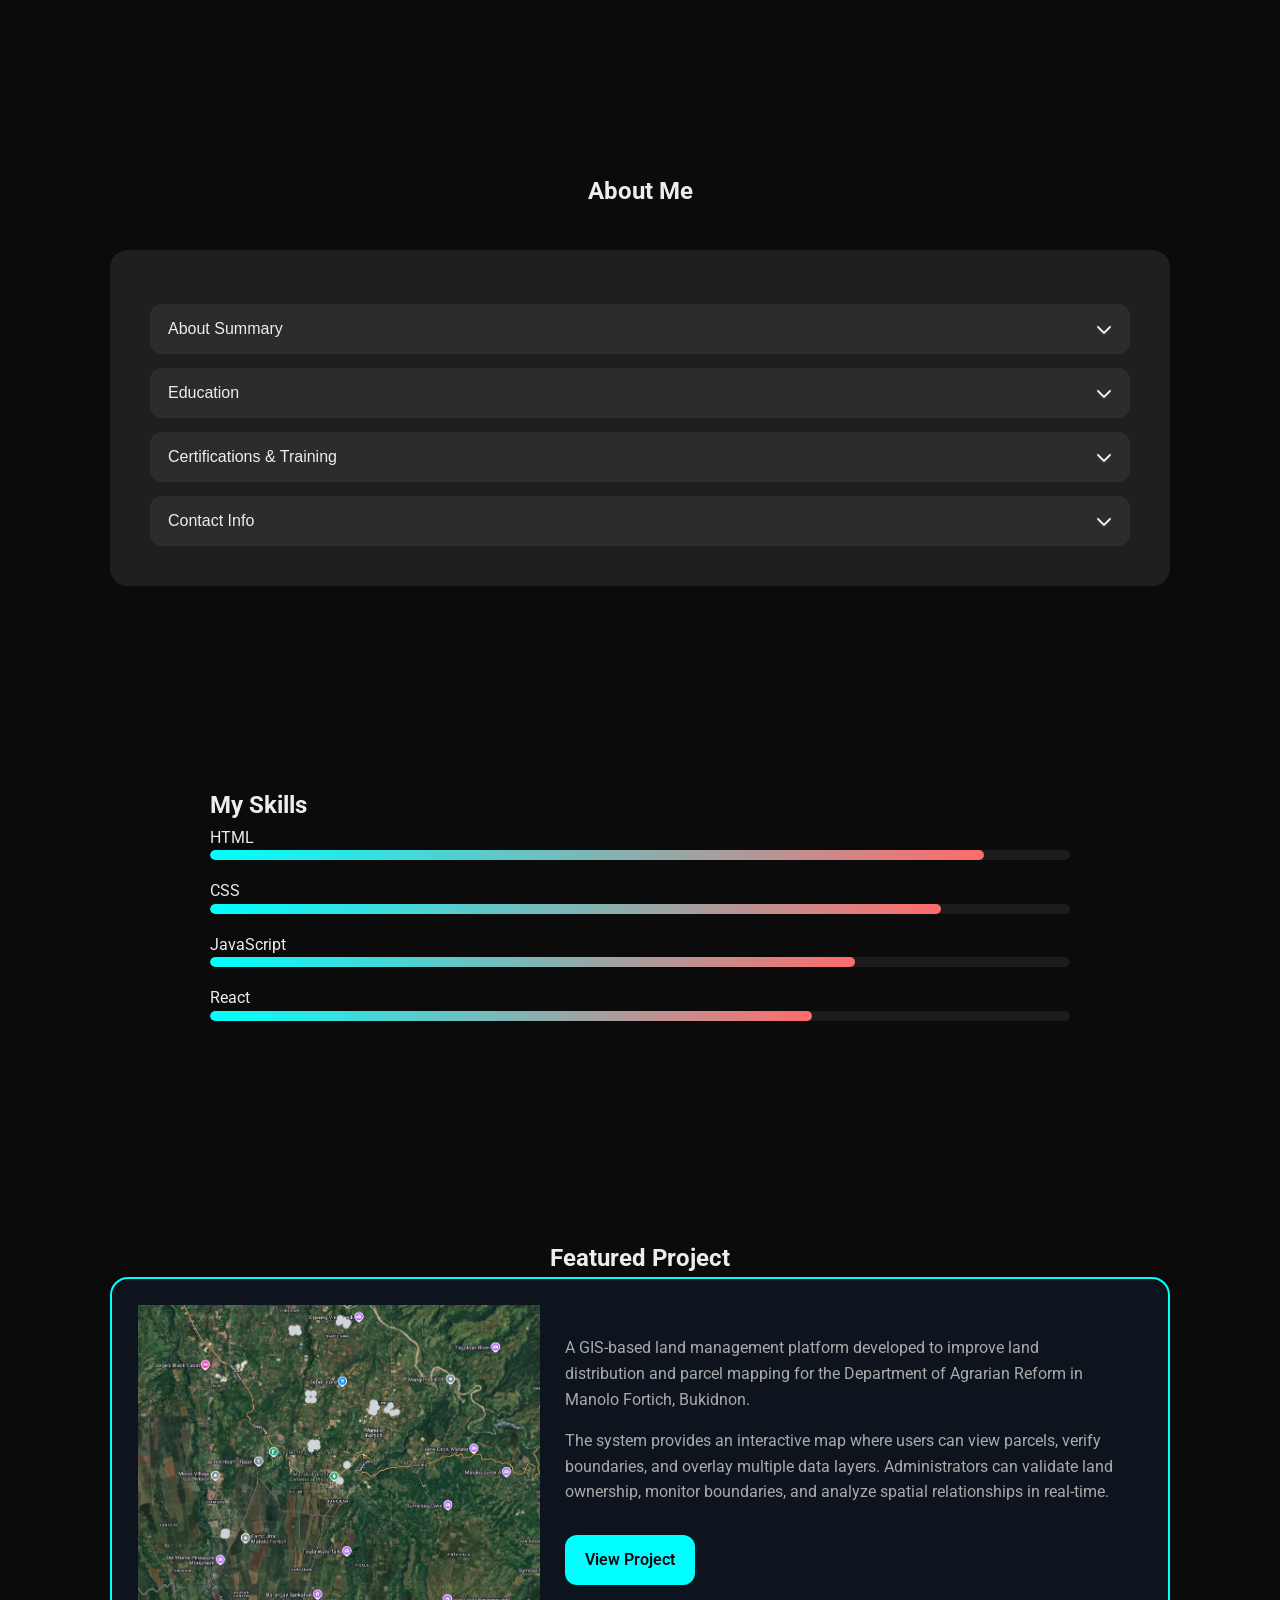
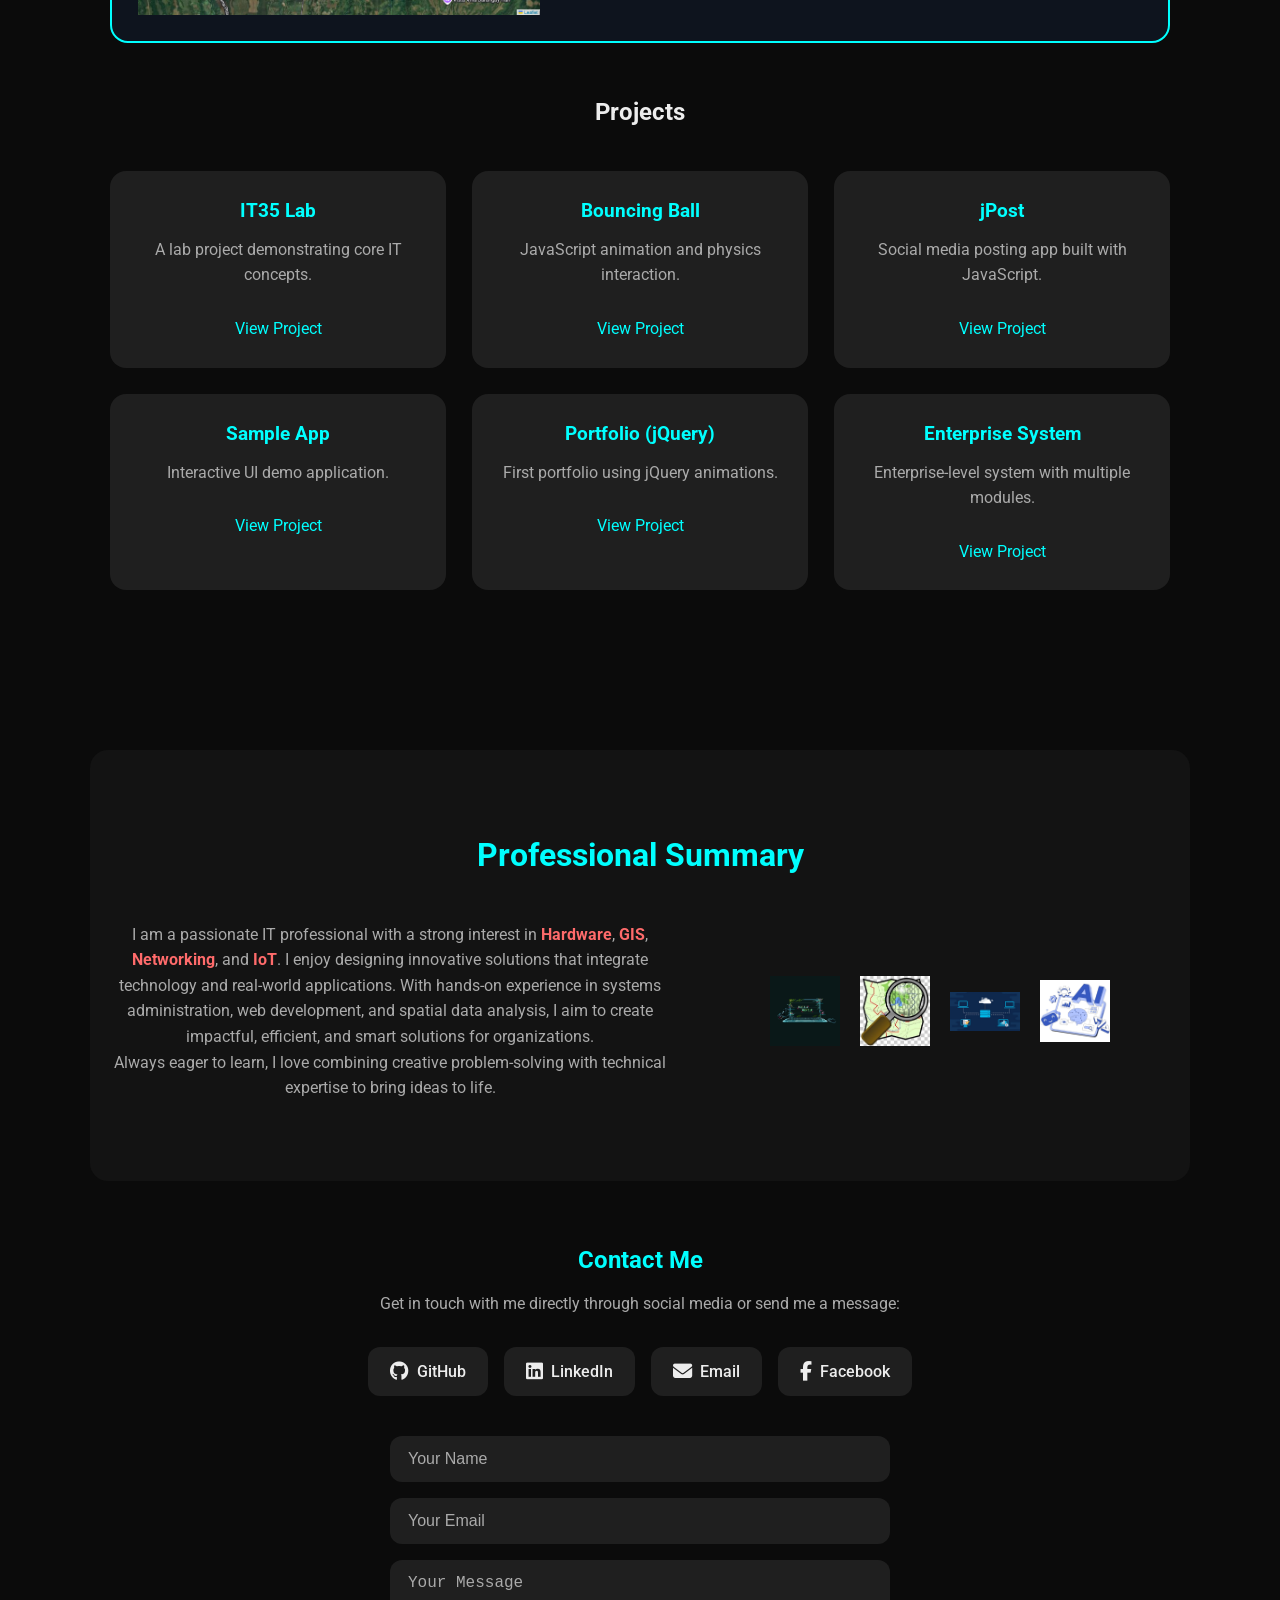
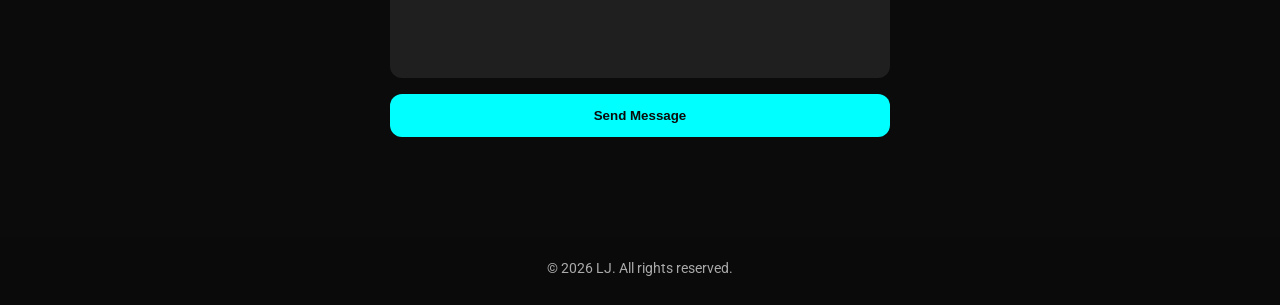
==== commit f9e388f1: "addded some changes" ====
--- a/index.html
+++ b/index.html
@@ -5,13 +5,13 @@
   <meta name="viewport" content="width=device-width, initial-scale=1.0">
   <title>LJ Portfolio</title>
 
-  <!-- Fonts -->
+ 
   <link href="https://fonts.googleapis.com/css2?family=Quicksand:wght@500&family=Roboto:wght@300;400;700&display=swap" rel="stylesheet">
 
-  <!-- Font Awesome -->
+ 
   <link rel="stylesheet" href="https://cdnjs.cloudflare.com/ajax/libs/font-awesome/6.4.0/css/all.min.css">
 
-  <!-- CSS -->
+
   <link rel="stylesheet" href="style.css">
 </head>
 <body>
@@ -28,23 +28,23 @@
   </nav>
 </header>
 
-<!-- HOME SECTION -->
+
 <section id="home">
   <div class="home-layout fade-section">
 
-    <!-- LEFT CARD: Typing Text, Buttons, Socials -->
+   
     <div class="home-hover-box">
-      <!-- Animated Typing -->
+  
       <h1 id="typing-text"></h1>
       <h5>Programmer | Networking Specialist | Cybersecurity Analyst</h5>
 
-      <!-- Call-to-Action Buttons -->
+ 
       <div class="home-buttons">
         <a href="#projects" class="btn btn-primary">View My Work</a>
         <a href="#contact" class="btn btn-secondary">Contact Me</a>
       </div>
 
-      <!-- Social Icons -->
+ 
       <div class="home-socials">
         <a href="https://facebook.com/LOVELAINEJOYTASIC" target="_blank"><i class="fab fa-facebook-f"></i></a>
         <a href="https://github.com/LOVELAINEJOYTASIC" target="_blank"><i class="fab fa-github"></i></a>
@@ -54,7 +54,7 @@
       <a href="#about" class="scroll-down">↓</a>
     </div>
 
-    <!-- RIGHT IMAGE -->
+  
     <div class="home-image floating">
       <img src="formal.png" alt="LJ Photo">
     </div>
@@ -62,7 +62,7 @@
   </div>
 </section>
 
-<!-- WORK EXPERIENCE -->
+
 <section id="work" class="container fade-section">
   <h2>Work Experience</h2>
 
@@ -83,7 +83,7 @@
   </div>
 </section>
 
-<!-- ABOUT -->
+
 <section id="about" class="container fade-section">
   <h2>About Me</h2>
 
@@ -119,7 +119,7 @@
   </div>
 </section>
 
-<!-- SKILLS -->
+
 <section id="skills">
   <h2>My Skills</h2>
 
@@ -144,7 +144,7 @@
   </div>
 </section>
 
-<!-- PROJECTS & FEATURED PROJECT -->
+
 <section id="projects" class="container fade-section">
   <h2> Featured Project</h2>
 
@@ -202,7 +202,29 @@
   </div>
 </section>
 
-<!-- CONTACT -->
+
+<section id="professional-summary" class="container fade-section">
+  <h2>Professional Summary</h2>
+  <div class="summary-layout">
+    <div class="summary-text">
+      <p>
+        I am a passionate IT professional with a strong interest in <strong>Hardware</strong>, <strong>GIS</strong>, <strong>Networking</strong>, and <strong>IoT</strong>. 
+        I enjoy designing innovative solutions that integrate technology and real-world applications. 
+        With hands-on experience in systems administration, web development, and spatial data analysis, I aim to create impactful, efficient, and smart solutions for organizations.
+      </p>
+      <p>
+        Always eager to learn, I love combining creative problem-solving with technical expertise to bring ideas to life.
+      </p>
+    </div>
+    <div class="summary-icons">
+      <img src="hardware.jpg" alt="Hardware Icon" title="Hardware">
+      <img src="gis.jpg" alt="GIS Icon" title="GIS">
+      <img src="networking.png" alt="Networking Icon" title="Networking">
+      <img src="iot.jpg" alt="IoT Icon" title="IoT">
+    </div>
+  </div>
+</section>
+
 <section id="contact" class="contact fade-section">
   <h2>Contact Me</h2>
   <p>Get in touch with me directly through social media or send me a message:</p>
@@ -227,7 +249,7 @@
 </footer>
 
 <script>
-  // Typing animation
+
   const text = "Hi, I am Lj Tasic";
   const typing = document.getElementById("typing-text");
   let index = 0;
@@ -240,7 +262,7 @@
   }
   window.addEventListener("load", type);
 
-  // Skills animation
+
   document.querySelectorAll('.skill-fill').forEach(skill => {
     window.addEventListener('scroll', () => {
       if (skill.getBoundingClientRect().top < window.innerHeight * 0.85) {
@@ -249,7 +271,7 @@
     });
   });
 
-  // About accordion
+ 
   document.querySelectorAll('.about-toggle').forEach(toggle => {
     toggle.addEventListener('click', () => {
       toggle.classList.toggle('active');
--- a/style.css
+++ b/style.css
@@ -644,3 +644,69 @@
     width: 90%;
   }
 }
+/* ===== PROFESSIONAL SUMMARY ===== */
+#professional-summary {
+  padding: 80px 20px;
+  background: rgba(20, 20, 20, 0.9);
+  border-radius: 18px;
+  margin-top: 60px;
+}
+
+#professional-summary h2 {
+  color: var(--electric-cyan);
+  margin-bottom: 40px;
+  font-size: 2rem;
+}
+
+.summary-layout {
+  display: flex;
+  align-items: center;
+  justify-content: space-between;
+  gap: 40px;
+  flex-wrap: wrap;
+}
+
+.summary-text {
+  flex: 1 1 400px;
+  color: var(--soft-gray);
+  font-size: 1rem;
+  line-height: 1.6;
+}
+
+.summary-text strong {
+  color: var(--bright-coral);
+}
+
+.summary-icons {
+  flex: 1 1 300px;
+  display: flex;
+  flex-wrap: wrap;
+  justify-content: center;
+  gap: 20px;
+}
+
+.summary-icons img {
+  width: 70px;
+  height: 70px;
+  object-fit: contain;
+  transition: transform 0.3s ease, box-shadow 0.3s ease;
+}
+
+.summary-icons img:hover {
+  transform: scale(1.2) rotate(5deg);
+  box-shadow: 0 10px 25px rgba(0, 255, 255, 0.4);
+}
+
+
+@media (max-width: 900px) {
+  .summary-layout {
+    flex-direction: column-reverse;
+    text-align: center;
+    gap: 25px;
+  }
+
+  .summary-icons img {
+    width: 60px;
+    height: 60px;
+  }
+}
